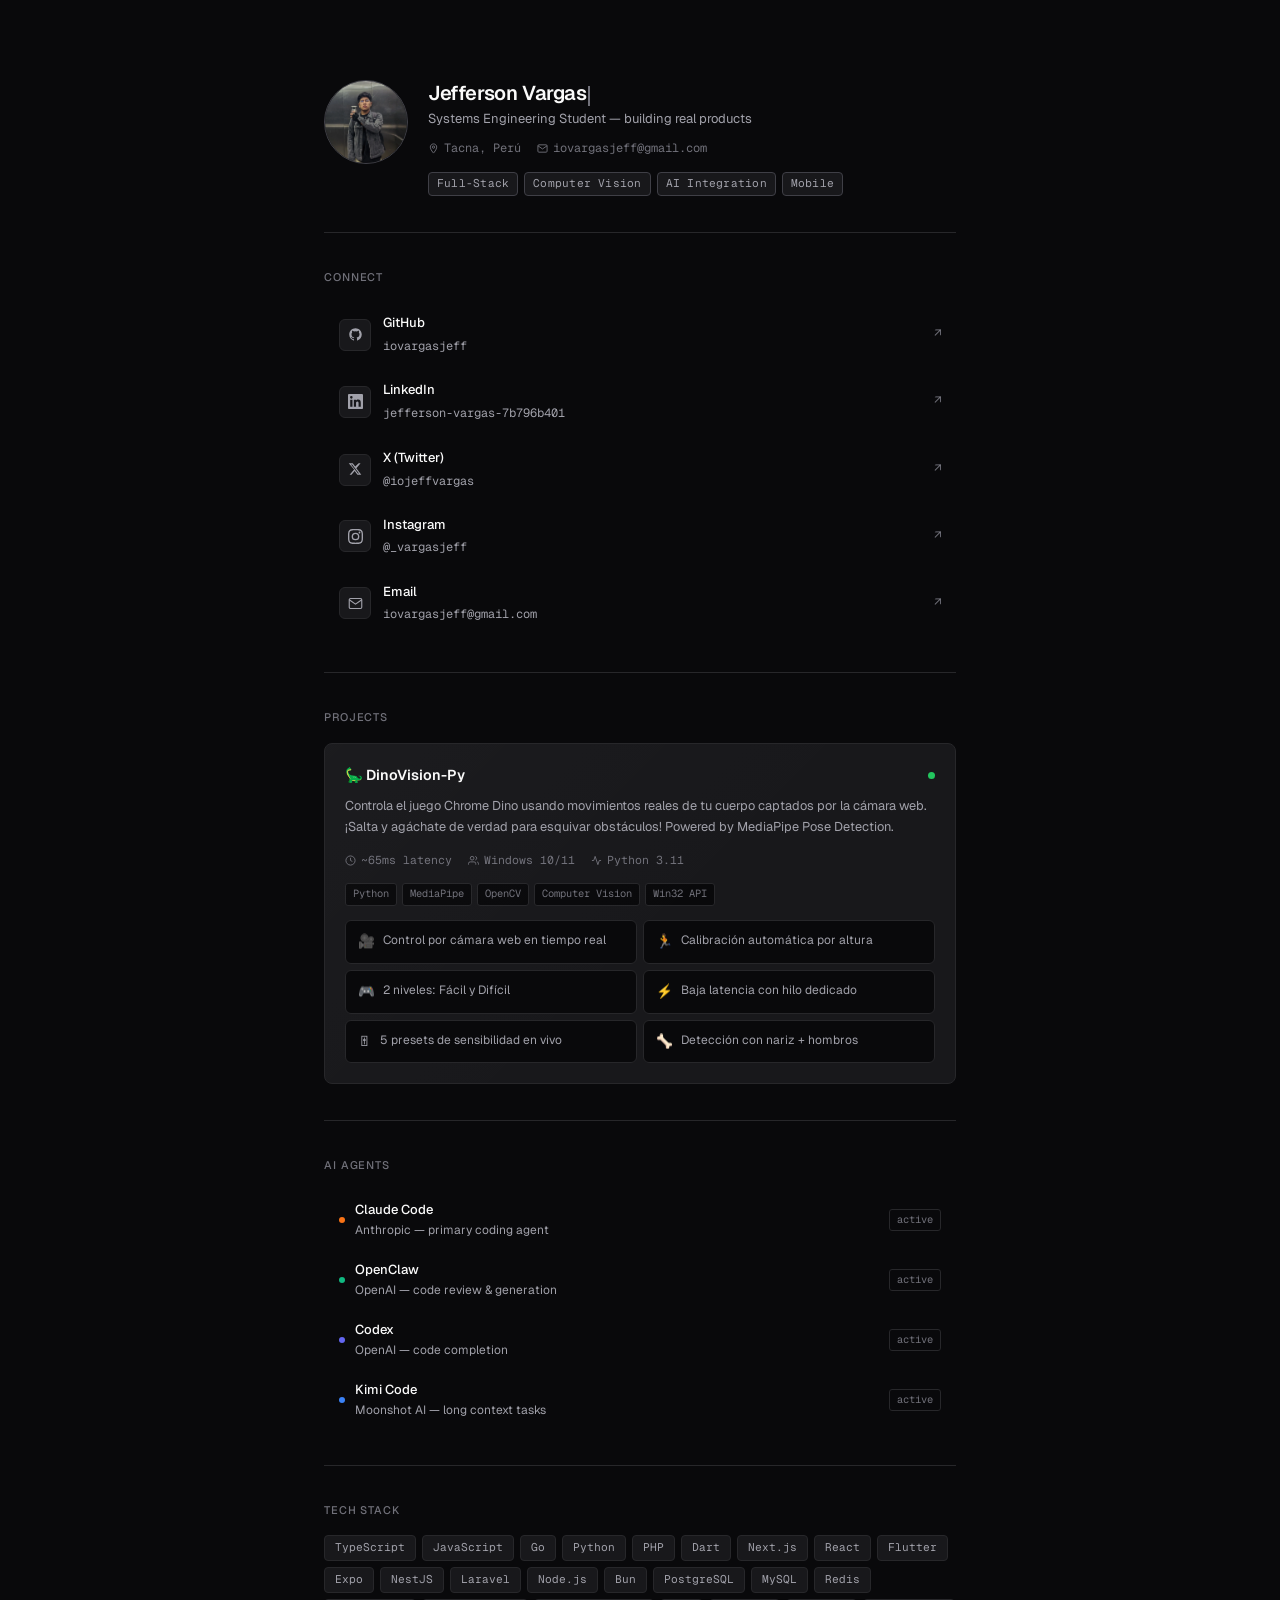
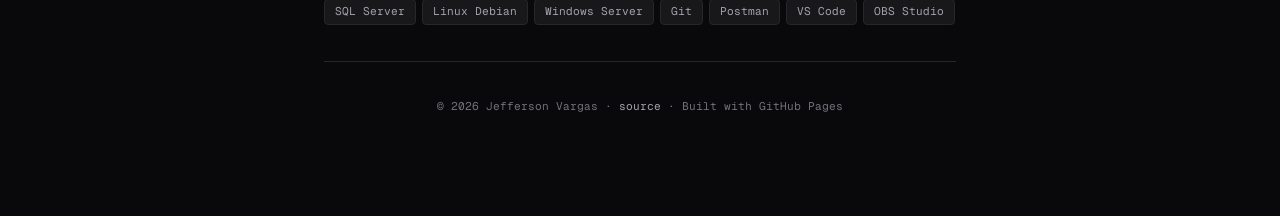
==== index.html @ f6092daf "Presentacion" ====
<!DOCTYPE html>
<html lang="en">
<head>
  <meta charset="UTF-8" />
  <meta name="viewport" content="width=device-width, initial-scale=1.0"/>
  <title>Jefferson Vargas</title>
  <link rel="preconnect" href="https://fonts.googleapis.com">
  <link href="https://fonts.googleapis.com/css2?family=Geist:wght@300;400;500;600;700&family=Geist+Mono:wght@400;500;600&display=swap" rel="stylesheet">
  <style>
    *, *::before, *::after { box-sizing: border-box; margin: 0; padding: 0; }

    :root {
      --bg:        #09090b;
      --surface:   #18181b;
      --surface-2: #1c1c1f;
      --border:    #27272a;
      --border-2:  #3f3f46;
      --text:      #fafafa;
      --muted:     #a1a1aa;
      --muted-2:   #71717a;
      --radius:    8px;
    }

    html { scroll-behavior: smooth; }
    body {
      background: var(--bg);
      color: var(--text);
      font-family: 'Geist', 'Inter', sans-serif;
      font-size: 14px;
      line-height: 1.6;
      min-height: 100vh;
      -webkit-font-smoothing: antialiased;
      overflow-x: hidden;
    }

    /* ── Fade-in on load ── */
    @keyframes fadeUp {
      from { opacity: 0; transform: translateY(16px); }
      to   { opacity: 1; transform: translateY(0); }
    }
    @keyframes fadeIn {
      from { opacity: 0; }
      to   { opacity: 1; }
    }
    @keyframes blink {
      0%,100%{ opacity: 1; } 50%{ opacity: 0; }
    }
    @keyframes shimmer {
      0%   { background-position: -400px 0; }
      100% { background-position:  400px 0; }
    }
    @keyframes pulse-dot {
      0%,100%{ box-shadow: 0 0 0 0 rgba(34,197,94,0.4); }
      50%    { box-shadow: 0 0 0 5px rgba(34,197,94,0); }
    }
    @keyframes spin-slow {
      from { transform: rotate(0deg); }
      to   { transform: rotate(360deg); }
    }
    @keyframes slide-in-left {
      from { opacity: 0; transform: translateX(-12px); }
      to   { opacity: 1; transform: translateX(0); }
    }

    /* Staggered entrance */
    .fade-up { opacity: 0; animation: fadeUp 0.5s ease forwards; }
    .fade-up:nth-child(1)  { animation-delay: 0.05s; }
    .fade-up:nth-child(2)  { animation-delay: 0.10s; }
    .fade-up:nth-child(3)  { animation-delay: 0.15s; }
    .fade-up:nth-child(4)  { animation-delay: 0.20s; }
    .fade-up:nth-child(5)  { animation-delay: 0.25s; }
    .fade-up:nth-child(6)  { animation-delay: 0.30s; }

    .section-block { opacity: 0; }
    .section-block.visible { animation: fadeUp 0.5s ease forwards; }

    /* Cursor blink */
    .cursor {
      display: inline-block; width: 2px; height: 1em;
      background: var(--muted-2); margin-left: 1px;
      animation: blink 1.1s step-end infinite;
      vertical-align: text-bottom;
    }

    /* ── Layout ── */
    .page {
      max-width: 680px;
      margin: 0 auto;
      padding: 80px 24px 100px;
    }

    hr {
      border: none;
      border-top: 1px solid var(--border);
      margin: 36px 0;
      animation: fadeIn 0.6s ease forwards;
    }

    /* ── Header ── */
    .header {
      display: flex; align-items: flex-start; gap: 20px;
      margin-bottom: 28px;
    }
    .avatar {
      width: 84px; height: 84px; border-radius: 50%;
      border: 1px solid var(--border-2);
      background: var(--surface);
      display: flex; align-items: center; justify-content: center;
      flex-shrink: 0;
      position: relative;
      overflow: hidden;
      transition: border-color 0.3s, transform 0.3s, box-shadow 0.3s;
      animation: fadeIn 0.5s ease forwards;
    }
    .avatar:hover { 
      border-color: var(--text); 
      transform: translateY(-2px) scale(1.05); 
      box-shadow: 0 8px 20px rgba(0,0,0,0.4);
    }
    .avatar img {
      width: 100%; height: 100%;
      object-fit: cover;
      position: absolute;
      top: 0; left: 0;
      transition: opacity 0.4s ease, transform 0.4s ease;
      will-change: transform, opacity;
    }
    .avatar .img-hover {
      opacity: 0;
      transform: scale(1.1);
    }
    .avatar:hover .img-hover {
      opacity: 1;
      transform: scale(1);
    }
    .avatar:hover .img-normal {
      opacity: 0;
      transform: scale(0.9);
    }

    .header-text h1 {
      font-size: 1.25rem; font-weight: 600; letter-spacing: -0.02em;
      color: var(--text); line-height: 1.3; margin-bottom: 3px;
    }
    .header-text p { font-size: 0.8125rem; color: var(--muted); line-height: 1.5; }

    .header-meta {
      display: flex; gap: 16px; flex-wrap: wrap;
      margin-top: 10px;
    }
    .meta-item {
      display: flex; align-items: center; gap: 5px;
      font-size: 0.75rem; color: var(--muted-2);
      font-family: 'Geist Mono', monospace;
    }

    /* ── Badges ── */
    .badge-row { display: flex; gap: 6px; flex-wrap: wrap; margin-top: 14px; }
    .badge {
      display: inline-flex; align-items: center;
      font-size: 0.7rem; font-family: 'Geist Mono', monospace;
      padding: 2px 8px; border-radius: 4px;
      border: 1px solid var(--border-2);
      background: var(--surface); color: var(--muted);
      letter-spacing: 0.02em; user-select: none;
      transition: border-color 0.2s, color 0.2s;
    }
    .badge:hover { border-color: var(--muted); color: var(--text); }

    /* ── Section heading ── */
    .section-heading {
      font-size: 0.6875rem; font-weight: 500;
      text-transform: uppercase; letter-spacing: 0.08em;
      color: var(--muted-2); margin-bottom: 16px;
    }

    /* ── Link cards ── */
    .link-list { display: flex; flex-direction: column; gap: 2px; }
    .link-item {
      display: flex; align-items: center; justify-content: space-between;
      padding: 10px 14px; border-radius: var(--radius);
      text-decoration: none; color: var(--text);
      border: 1px solid transparent;
      transition: background 0.15s, border-color 0.15s, transform 0.15s;
      position: relative; overflow: hidden;
    }
    .link-item::after {
      content: '';
      position: absolute; inset: 0;
      background: linear-gradient(90deg, transparent 0%, rgba(255,255,255,0.02) 50%, transparent 100%);
      background-size: 400px 100%;
      opacity: 0;
      transition: opacity 0.2s;
    }
    .link-item:hover { background: var(--surface-2); border-color: var(--border); transform: translateX(3px); }
    .link-item:hover::after { opacity: 1; animation: shimmer 1.2s ease infinite; }

    .link-left { display: flex; align-items: center; gap: 12px; }
    .link-icon {
      width: 32px; height: 32px; border-radius: 6px;
      background: var(--surface); border: 1px solid var(--border);
      display: flex; align-items: center; justify-content: center;
      flex-shrink: 0;
      transition: border-color 0.2s;
    }
    .link-item:hover .link-icon { border-color: var(--border-2); }

    .link-info strong { display: block; font-size: 0.8125rem; font-weight: 500; }
    .link-info span { font-size: 0.75rem; color: var(--muted); font-family: 'Geist Mono', monospace; }
    .link-arrow {
      color: var(--muted-2); font-size: 0.75rem;
      transition: transform 0.15s, color 0.15s;
    }
    .link-item:hover .link-arrow { transform: translate(2px, -2px); color: var(--muted); }

    /* ── Project card (single featured) ── */
    .project-featured {
      display: block; text-decoration: none; color: var(--text);
      padding: 20px; border-radius: var(--radius);
      border: 1px solid var(--border);
      background: var(--surface);
      transition: border-color 0.2s, background 0.2s, transform 0.2s, box-shadow 0.2s;
      position: relative; overflow: hidden;
    }
    .project-featured::before {
      content: '';
      position: absolute; inset: 0;
      background: linear-gradient(135deg, rgba(255,255,255,0.015) 0%, transparent 60%);
      pointer-events: none;
    }
    .project-featured:hover {
      border-color: var(--border-2);
      background: var(--surface-2);
      transform: translateY(-2px);
      box-shadow: 0 8px 30px rgba(0,0,0,0.3);
    }

    .project-top {
      display: flex; align-items: center; justify-content: space-between;
      margin-bottom: 8px;
    }
    .project-name { font-size: 0.9rem; font-weight: 600; }
    .project-dot {
      width: 7px; height: 7px; border-radius: 50%; flex-shrink: 0;
      animation: pulse-dot 2s ease infinite;
    }

    .project-desc {
      font-size: 0.8rem; color: var(--muted); line-height: 1.65;
      margin-bottom: 14px;
    }

    .project-stats {
      display: flex; gap: 16px; margin-bottom: 14px;
    }
    .stat {
      display: flex; align-items: center; gap: 5px;
      font-size: 0.72rem; color: var(--muted-2);
      font-family: 'Geist Mono', monospace;
    }

    .project-tags { display: flex; gap: 5px; flex-wrap: wrap; }
    .tag {
      font-size: 0.65rem; padding: 2px 7px; border-radius: 3px;
      font-family: 'Geist Mono', monospace;
      background: var(--bg); border: 1px solid var(--border);
      color: var(--muted-2);
      transition: border-color 0.15s, color 0.15s;
    }
    .project-featured:hover .tag { border-color: var(--border-2); }

    /* ── Highlights grid (features) ── */
    .highlights {
      display: grid; grid-template-columns: 1fr 1fr; gap: 6px;
      margin-top: 14px;
    }
    @media(max-width:480px){ .highlights { grid-template-columns: 1fr; } }
    .highlight-item {
      display: flex; align-items: flex-start; gap: 8px;
      padding: 10px 12px; border-radius: 6px;
      background: var(--bg); border: 1px solid var(--border);
      font-size: 0.75rem; color: var(--muted);
      transition: border-color 0.15s;
      animation: slide-in-left 0.4s ease forwards;
      opacity: 0;
    }
    .highlight-item:nth-child(1){ animation-delay:0.1s; }
    .highlight-item:nth-child(2){ animation-delay:0.15s; }
    .highlight-item:nth-child(3){ animation-delay:0.2s; }
    .highlight-item:nth-child(4){ animation-delay:0.25s; }
    .highlight-item:nth-child(5){ animation-delay:0.3s; }
    .highlight-item:nth-child(6){ animation-delay:0.35s; }
    .highlight-item:hover { border-color: var(--border-2); color: var(--text); }
    .highlight-emoji { flex-shrink: 0; font-size: 0.85rem; }

    /* ── AI agents ── */
    .agent-list { display: flex; flex-direction: column; gap: 2px; }
    .agent-item {
      display: flex; align-items: center; justify-content: space-between;
      padding: 8px 14px; border-radius: var(--radius);
      border: 1px solid transparent;
      transition: background 0.15s, border-color 0.15s;
    }
    .agent-item:hover { background: var(--surface-2); border-color: var(--border); }
    .agent-left { display: flex; align-items: center; gap: 10px; }
    .agent-dot { width: 6px; height: 6px; border-radius: 50%; flex-shrink: 0; }
    .agent-name { font-size: 0.8125rem; font-weight: 500; }
    .agent-desc { font-size: 0.75rem; color: var(--muted); }
    .agent-status {
      font-size: 0.65rem; font-family: 'Geist Mono', monospace;
      padding: 2px 7px; border-radius: 3px;
      border: 1px solid var(--border); color: var(--muted-2);
    }

    /* ── Tech pills ── */
    .tech-grid { display: flex; flex-wrap: wrap; gap: 6px; }
    .tech-pill {
      font-size: 0.7rem; font-family: 'Geist Mono', monospace;
      padding: 3px 10px; border-radius: 4px;
      background: var(--surface); border: 1px solid var(--border);
      color: var(--muted);
      transition: border-color 0.15s, color 0.15s, transform 0.15s;
      user-select: none; cursor: default;
    }
    .tech-pill:hover { border-color: var(--border-2); color: var(--text); transform: translateY(-1px); }

    /* ── Footer ── */
    .footer {
      text-align: center; font-size: 0.7rem;
      color: var(--muted-2); font-family: 'Geist Mono', monospace;
    }
    .footer a { color: var(--muted); text-decoration: none; transition: color 0.15s; }
    .footer a:hover { color: var(--text); }
  </style>
</head>
<body>
<main class="page">

  <!-- ── HEADER ── -->
  <div class="header">
    <div class="avatar">
      <img src="Perfil.webp" alt="Jefferson Vargas" class="img-normal">
      <img src="Perfil2.webp" alt="Jefferson Vargas Alternate" class="img-hover">
    </div>
    <div class="header-text">
      <div class="fade-up"><h1>Jefferson Vargas<span class="cursor"></span></h1></div>
      <div class="fade-up"><p>Systems Engineering Student — building real products</p></div>
      <div class="header-meta fade-up">
        <span class="meta-item">
          <svg width="11" height="11" viewBox="0 0 24 24" fill="none" stroke="currentColor" stroke-width="2"><path d="M12 2C8.13 2 5 5.13 5 9c0 5.25 7 13 7 13s7-7.75 7-13c0-3.87-3.13-7-7-7z"/><circle cx="12" cy="9" r="2.5"/></svg>
          Tacna, Perú
        </span>
        <span class="meta-item">
          <svg width="11" height="11" viewBox="0 0 24 24" fill="none" stroke="currentColor" stroke-width="2"><path d="M4 4h16c1.1 0 2 .9 2 2v12c0 1.1-.9 2-2 2H4c-1.1 0-2-.9-2-2V6c0-1.1.9-2 2-2z"/><polyline points="22,6 12,13 2,6"/></svg>
          iovargasjeff@gmail.com
        </span>
      </div>
      <div class="badge-row fade-up">
        <span class="badge">Full-Stack</span>
        <span class="badge">Computer Vision</span>
        <span class="badge">AI Integration</span>
        <span class="badge">Mobile</span>
      </div>
    </div>
  </div>

  <hr>

  <!-- ── CONNECT ── -->
  <div class="section-block">
    <p class="section-heading">Connect</p>
    <div class="link-list">

      <a class="link-item fade-up" href="https://github.com/iovargasjeff" target="_blank">
        <div class="link-left">
          <div class="link-icon">
            <svg width="15" height="15" viewBox="0 0 24 24" fill="#a1a1aa"><path d="M12 2C6.477 2 2 6.477 2 12c0 4.418 2.865 8.166 6.839 9.489.5.092.682-.217.682-.483 0-.237-.009-.868-.013-1.703-2.782.604-3.369-1.342-3.369-1.342-.454-1.155-1.11-1.463-1.11-1.463-.908-.62.069-.608.069-.608 1.003.07 1.532 1.031 1.532 1.031.892 1.53 2.341 1.088 2.91.832.092-.647.35-1.088.636-1.338-2.22-.253-4.555-1.11-4.555-4.943 0-1.091.39-1.984 1.029-2.683-.103-.253-.446-1.27.098-2.647 0 0 .84-.269 2.75 1.025A9.578 9.578 0 0 1 12 6.836a9.59 9.59 0 0 1 2.504.337c1.909-1.294 2.748-1.025 2.748-1.025.546 1.377.202 2.394.1 2.647.64.699 1.028 1.592 1.028 2.683 0 3.842-2.339 4.687-4.566 4.935.359.309.678.919.678 1.852 0 1.336-.012 2.415-.012 2.743 0 .268.18.579.688.481C19.138 20.163 22 16.418 22 12c0-5.523-4.477-10-10-10z"/></svg>
          </div>
          <div class="link-info">
            <strong>GitHub</strong>
            <span>iovargasjeff</span>
          </div>
        </div>
        <span class="link-arrow">↗</span>
      </a>

      <a class="link-item fade-up" href="https://www.linkedin.com/in/jefferson-vargas-7b796b401/" target="_blank">
        <div class="link-left">
          <div class="link-icon">
            <svg width="15" height="15" viewBox="0 0 24 24" fill="#a1a1aa"><path d="M20.447 20.452h-3.554v-5.569c0-1.328-.027-3.037-1.852-3.037-1.853 0-2.136 1.445-2.136 2.939v5.667H9.351V9h3.414v1.561h.046c.477-.9 1.637-1.85 3.37-1.85 3.601 0 4.267 2.37 4.267 5.455v6.286zM5.337 7.433a2.062 2.062 0 0 1-2.063-2.065 2.064 2.064 0 1 1 2.063 2.065zm1.782 13.019H3.555V9h3.564v11.452zM22.225 0H1.771C.792 0 0 .774 0 1.729v20.542C0 23.227.792 24 1.771 24h20.451C23.2 24 24 23.227 24 22.271V1.729C24 .774 23.2 0 22.222 0h.003z"/></svg>
          </div>
          <div class="link-info">
            <strong>LinkedIn</strong>
            <span>jefferson-vargas-7b796b401</span>
          </div>
        </div>
        <span class="link-arrow">↗</span>
      </a>

      <a class="link-item fade-up" href="https://x.com/iojeffvargas" target="_blank">
        <div class="link-left">
          <div class="link-icon">
            <svg width="14" height="14" viewBox="0 0 24 24" fill="#a1a1aa"><path d="M18.244 2.25h3.308l-7.227 8.26 8.502 11.24H16.17l-4.714-6.231-5.401 6.231H2.736l7.73-8.835L1.254 2.25H8.08l4.253 5.622zm-1.161 17.52h1.833L7.084 4.126H5.117z"/></svg>
          </div>
          <div class="link-info">
            <strong>X (Twitter)</strong>
            <span>@iojeffvargas</span>
          </div>
        </div>
        <span class="link-arrow">↗</span>
      </a>

      <a class="link-item fade-up" href="https://www.instagram.com/_vargasjeff/" target="_blank">
        <div class="link-left">
          <div class="link-icon">
            <svg width="15" height="15" viewBox="0 0 24 24" fill="#a1a1aa"><path d="M12 2.163c3.204 0 3.584.012 4.85.07 3.252.148 4.771 1.691 4.919 4.919.058 1.265.069 1.645.069 4.849 0 3.205-.012 3.584-.069 4.849-.149 3.225-1.664 4.771-4.919 4.919-1.266.058-1.644.07-4.85.07-3.204 0-3.584-.012-4.849-.07-3.26-.149-4.771-1.699-4.919-4.92-.058-1.265-.07-1.644-.07-4.849 0-3.204.013-3.583.07-4.849.149-3.227 1.664-4.771 4.919-4.919 1.266-.057 1.645-.069 4.849-.069zm0-2.163c-3.259 0-3.667.014-4.947.072-4.358.2-6.78 2.618-6.98 6.98-.059 1.281-.073 1.689-.073 4.948 0 3.259.014 3.668.072 4.948.2 4.358 2.618 6.78 6.98 6.98 1.281.058 1.689.072 4.948.072 3.259 0 3.668-.014 4.948-.072 4.354-.2 6.782-2.618 6.979-6.98.059-1.28.073-1.689.073-4.948 0-3.259-.014-3.667-.072-4.947-.196-4.354-2.617-6.78-6.979-6.98-1.281-.059-1.69-.073-4.949-.073zm0 5.838a6.162 6.162 0 1 0 0 12.324 6.162 6.162 0 0 0 0-12.324zM12 16a4 4 0 1 1 0-8 4 4 0 0 1 0 8zm6.406-11.845a1.44 1.44 0 1 0 0 2.881 1.44 1.44 0 0 0 0-2.881z"/></svg>
          </div>
          <div class="link-info">
            <strong>Instagram</strong>
            <span>@_vargasjeff</span>
          </div>
        </div>
        <span class="link-arrow">↗</span>
      </a>

      <a class="link-item fade-up" href="mailto:iovargasjeff@gmail.com">
        <div class="link-left">
          <div class="link-icon">
            <svg width="15" height="15" viewBox="0 0 24 24" fill="none" stroke="#a1a1aa" stroke-width="1.8"><path d="M4 4h16c1.1 0 2 .9 2 2v12c0 1.1-.9 2-2 2H4c-1.1 0-2-.9-2-2V6c0-1.1.9-2 2-2z"/><polyline points="22,6 12,13 2,6"/></svg>
          </div>
          <div class="link-info">
            <strong>Email</strong>
            <span>iovargasjeff@gmail.com</span>
          </div>
        </div>
        <span class="link-arrow">↗</span>
      </a>

    </div>
  </div>

  <hr>

  <!-- ── PROJECT ── -->
  <div class="section-block">
    <p class="section-heading">Projects</p>
    <a class="project-featured" href="https://github.com/iovargasjeff/DinoVision-Py" target="_blank">
      <div class="project-top">
        <span class="project-name">🦕 DinoVision-Py</span>
        <span class="project-dot" style="background:#22c55e;"></span>
      </div>
      <p class="project-desc">
        Controla el juego Chrome Dino usando movimientos reales de tu cuerpo captados por la cámara web.
        ¡Salta y agáchate de verdad para esquivar obstáculos! Powered by MediaPipe Pose Detection.
      </p>
      <div class="project-stats">
        <span class="stat">
          <svg width="11" height="11" viewBox="0 0 24 24" fill="none" stroke="currentColor" stroke-width="2"><circle cx="12" cy="12" r="10"/><polyline points="12 6 12 12 16 14"/></svg>
          ~65ms latency
        </span>
        <span class="stat">
          <svg width="11" height="11" viewBox="0 0 24 24" fill="none" stroke="currentColor" stroke-width="2"><path d="M17 21v-2a4 4 0 0 0-4-4H5a4 4 0 0 0-4 4v2"/><circle cx="9" cy="7" r="4"/><path d="M23 21v-2a4 4 0 0 0-3-3.87"/><path d="M16 3.13a4 4 0 0 1 0 7.75"/></svg>
          Windows 10/11
        </span>
        <span class="stat">
          <svg width="11" height="11" viewBox="0 0 24 24" fill="none" stroke="currentColor" stroke-width="2"><polyline points="22 12 18 12 15 21 9 3 6 12 2 12"/></svg>
          Python 3.11
        </span>
      </div>
      <div class="project-tags" style="margin-bottom: 14px;">
        <span class="tag">Python</span>
        <span class="tag">MediaPipe</span>
        <span class="tag">OpenCV</span>
        <span class="tag">Computer Vision</span>
        <span class="tag">Win32 API</span>
      </div>
      <div class="highlights">
        <div class="highlight-item">
          <span class="highlight-emoji">🎥</span>
          <span>Control por cámara web en tiempo real</span>
        </div>
        <div class="highlight-item">
          <span class="highlight-emoji">🏃</span>
          <span>Calibración automática por altura</span>
        </div>
        <div class="highlight-item">
          <span class="highlight-emoji">🎮</span>
          <span>2 niveles: Fácil y Difícil</span>
        </div>
        <div class="highlight-item">
          <span class="highlight-emoji">⚡</span>
          <span>Baja latencia con hilo dedicado</span>
        </div>
        <div class="highlight-item">
          <span class="highlight-emoji">🎚</span>
          <span>5 presets de sensibilidad en vivo</span>
        </div>
        <div class="highlight-item">
          <span class="highlight-emoji">🦴</span>
          <span>Detección con nariz + hombros</span>
        </div>
      </div>
    </a>
  </div>

  <hr>

  <!-- ── AI AGENTS ── -->
  <div class="section-block">
    <p class="section-heading">AI Agents</p>
    <div class="agent-list">
      <div class="agent-item fade-up">
        <div class="agent-left">
          <span class="agent-dot" style="background:#f97316;"></span>
          <div><div class="agent-name">Claude Code</div><div class="agent-desc">Anthropic — primary coding agent</div></div>
        </div>
        <span class="agent-status">active</span>
      </div>
      <div class="agent-item fade-up">
        <div class="agent-left">
          <span class="agent-dot" style="background:#10b981;"></span>
          <div><div class="agent-name">OpenClaw</div><div class="agent-desc">OpenAI — code review & generation</div></div>
        </div>
        <span class="agent-status">active</span>
      </div>
      <div class="agent-item fade-up">
        <div class="agent-left">
          <span class="agent-dot" style="background:#6366f1;"></span>
          <div><div class="agent-name">Codex</div><div class="agent-desc">OpenAI — code completion</div></div>
        </div>
        <span class="agent-status">active</span>
      </div>
      <div class="agent-item fade-up">
        <div class="agent-left">
          <span class="agent-dot" style="background:#3b82f6;"></span>
          <div><div class="agent-name">Kimi Code</div><div class="agent-desc">Moonshot AI — long context tasks</div></div>
        </div>
        <span class="agent-status">active</span>
      </div>
    </div>
  </div>

  <hr>

  <!-- ── TECH STACK ── -->
  <div class="section-block">
    <p class="section-heading">Tech Stack</p>
    <div class="tech-grid">
      <span class="tech-pill">TypeScript</span>
      <span class="tech-pill">JavaScript</span>
      <span class="tech-pill">Go</span>
      <span class="tech-pill">Python</span>
      <span class="tech-pill">PHP</span>
      <span class="tech-pill">Dart</span>
      <span class="tech-pill">Next.js</span>
      <span class="tech-pill">React</span>
      <span class="tech-pill">Flutter</span>
      <span class="tech-pill">Expo</span>
      <span class="tech-pill">NestJS</span>
      <span class="tech-pill">Laravel</span>
      <span class="tech-pill">Node.js</span>
      <span class="tech-pill">Bun</span>
      <span class="tech-pill">PostgreSQL</span>
      <span class="tech-pill">MySQL</span>
      <span class="tech-pill">Redis</span>
      <span class="tech-pill">SQL Server</span>
      <span class="tech-pill">Linux Debian</span>
      <span class="tech-pill">Windows Server</span>
      <span class="tech-pill">Git</span>
      <span class="tech-pill">Postman</span>
      <span class="tech-pill">VS Code</span>
      <span class="tech-pill">OBS Studio</span>
    </div>
  </div>

  <hr>

  <footer class="footer">
    <p>© 2026 Jefferson Vargas ·
      <a href="https://github.com/iovargasjeff/iovargasjeff.github.io" target="_blank">source</a>
      · Built with GitHub Pages
    </p>
  </footer>

</main>

<script>
  // Intersection Observer for scroll-triggered sections
  const observer = new IntersectionObserver((entries) => {
    entries.forEach(entry => {
      if (entry.isIntersecting) {
        entry.target.classList.add('visible');
        observer.unobserve(entry.target);
      }
    });
  }, { threshold: 0.1 });

  document.querySelectorAll('.section-block').forEach(el => observer.observe(el));
</script>
</body>
</html>
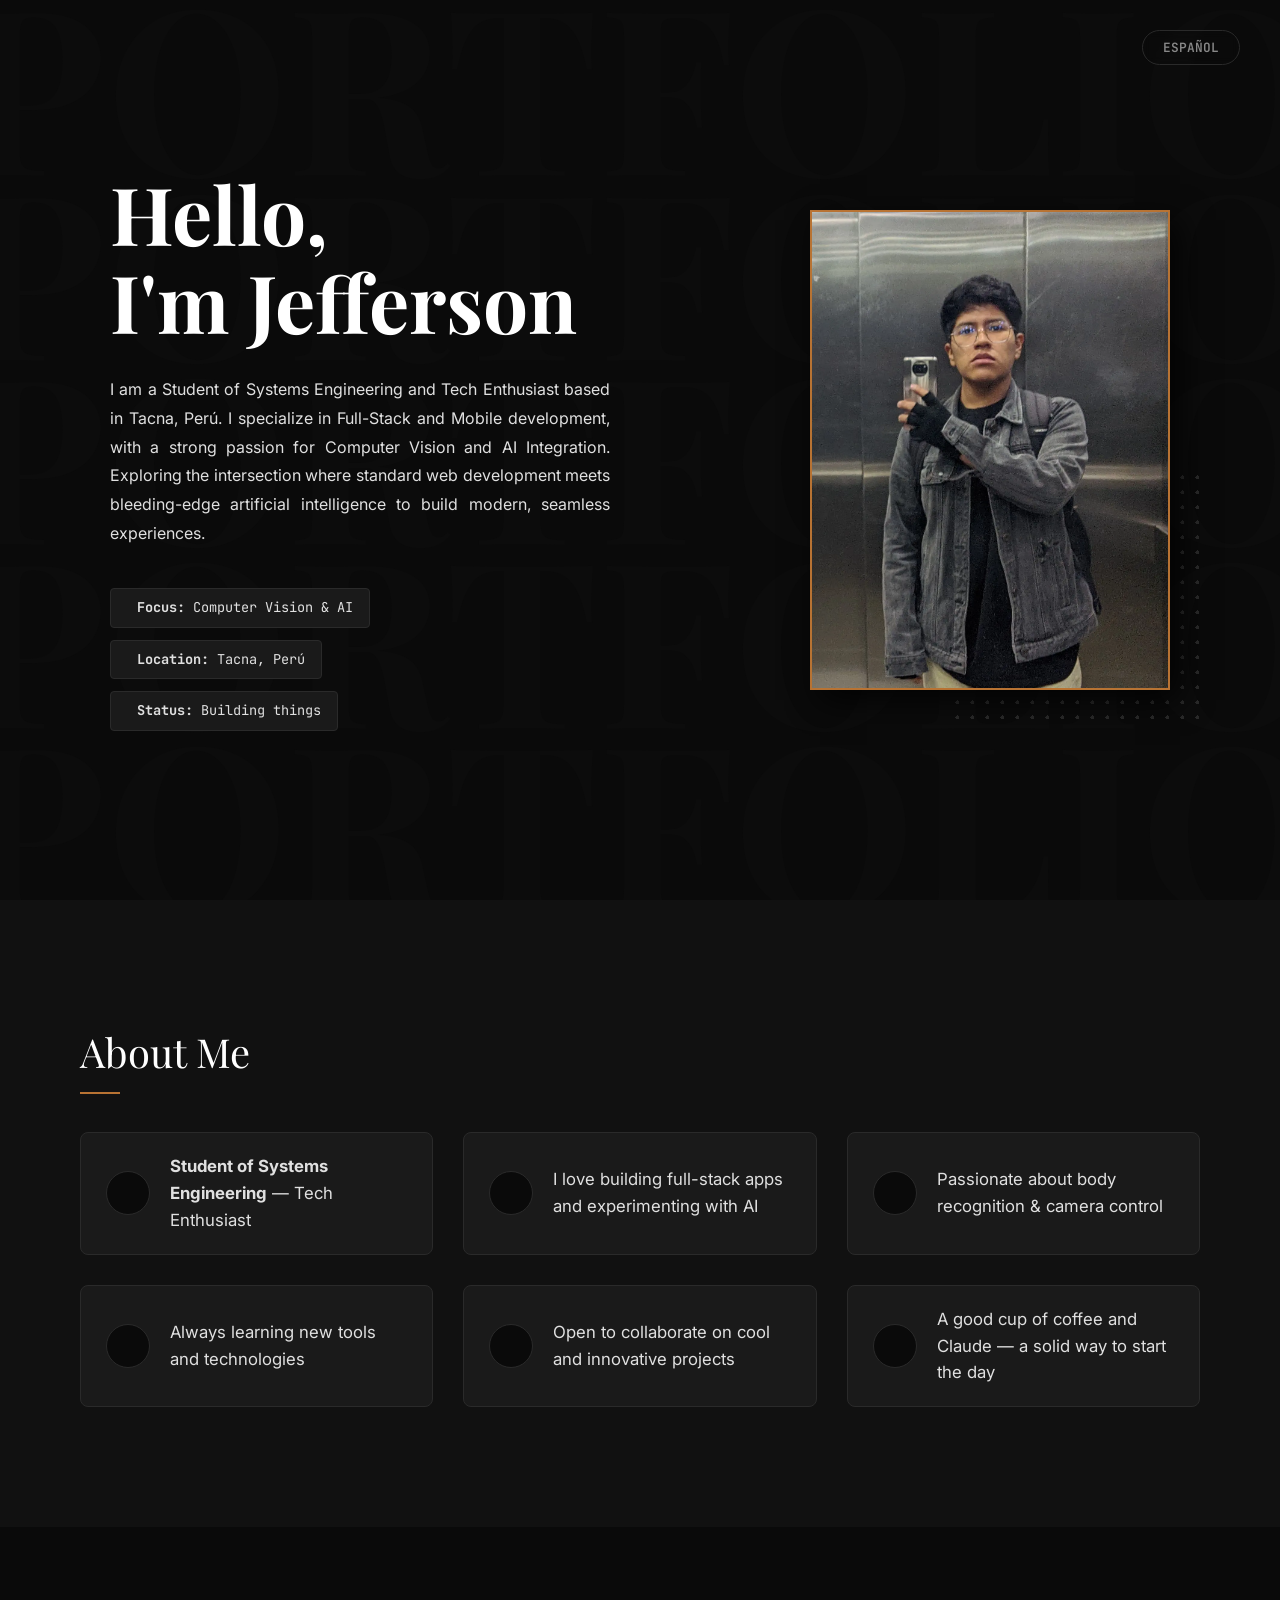
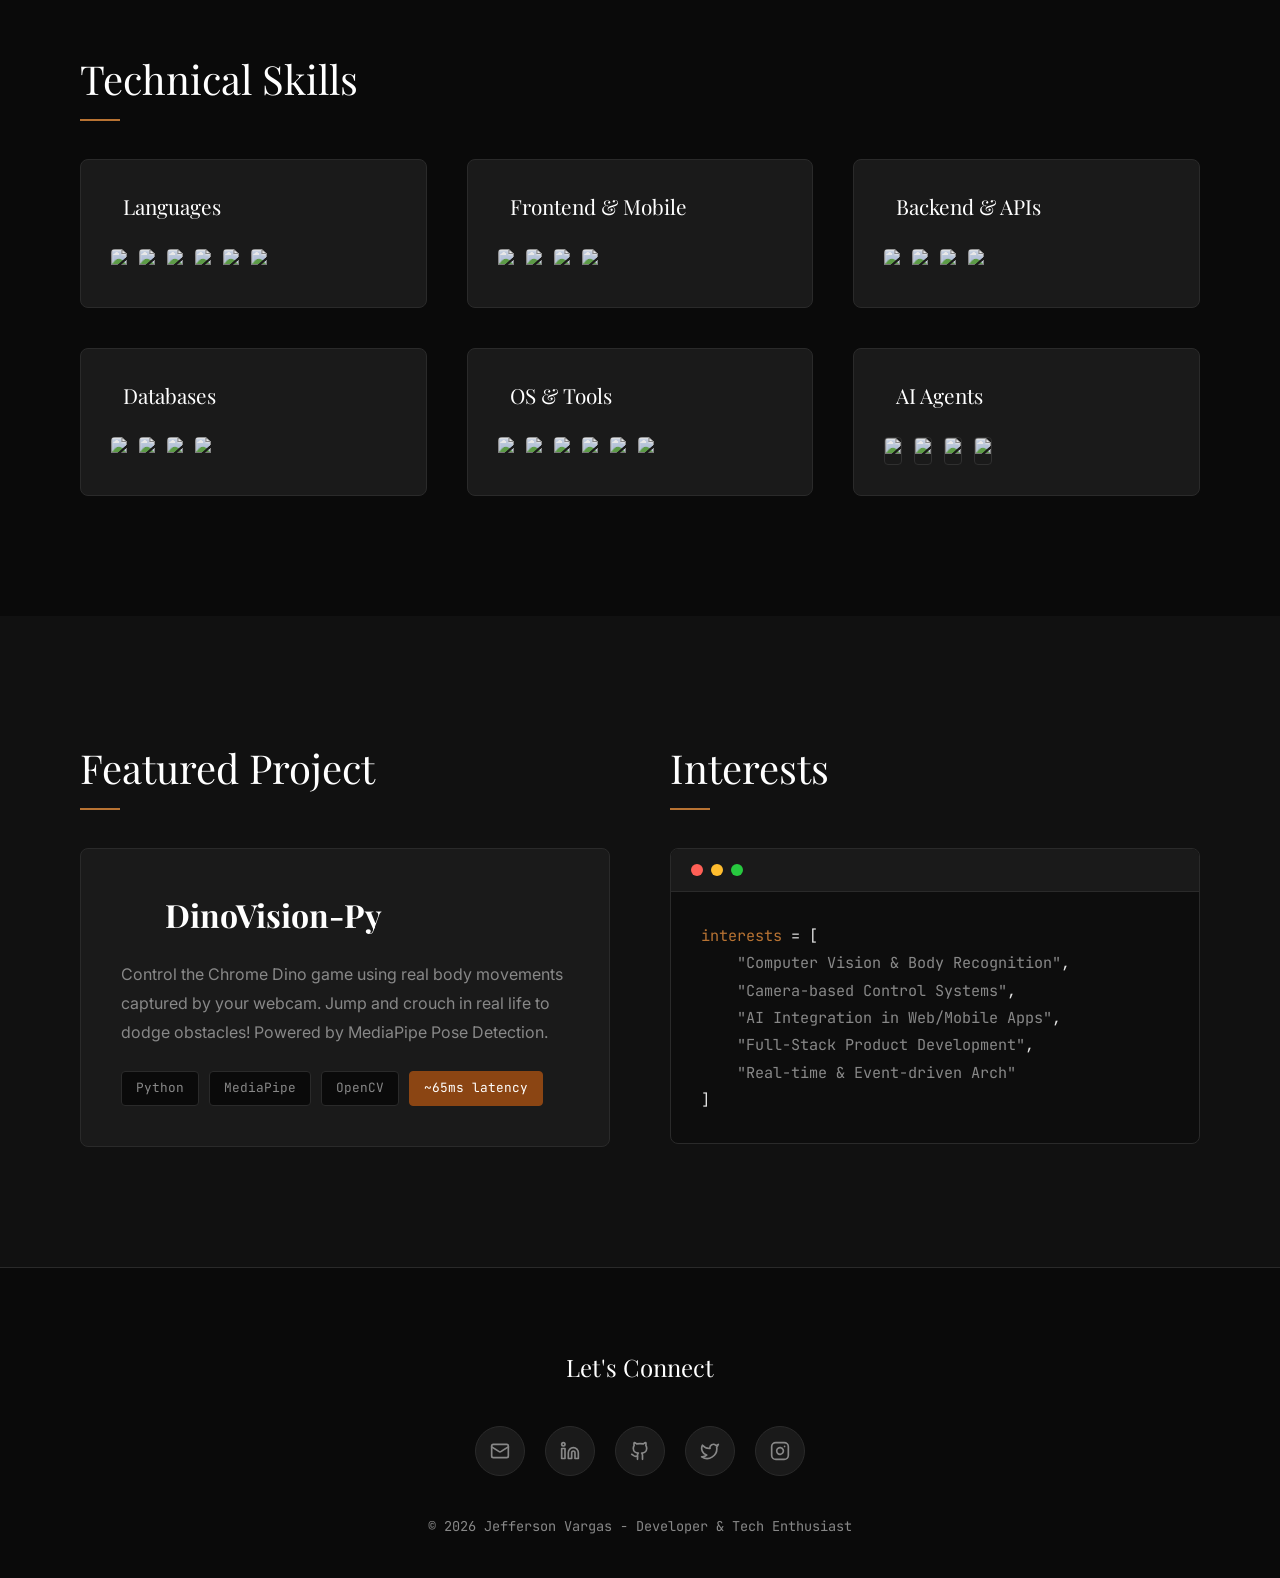
==== commit ac5cadad: "Presentacion Mejorada" ====
--- a/index.html
+++ b/index.html
@@ -3,599 +3,294 @@
 <head>
   <meta charset="UTF-8" />
   <meta name="viewport" content="width=device-width, initial-scale=1.0"/>
-  <title>Jefferson Vargas</title>
-  <link rel="preconnect" href="https://fonts.googleapis.com">
-  <link href="https://fonts.googleapis.com/css2?family=Geist:wght@300;400;500;600;700&family=Geist+Mono:wght@400;500;600&display=swap" rel="stylesheet">
-  <style>
-    *, *::before, *::after { box-sizing: border-box; margin: 0; padding: 0; }
-
-    :root {
-      --bg:        #09090b;
-      --surface:   #18181b;
-      --surface-2: #1c1c1f;
-      --border:    #27272a;
-      --border-2:  #3f3f46;
-      --text:      #fafafa;
-      --muted:     #a1a1aa;
-      --muted-2:   #71717a;
-      --radius:    8px;
+  <title>Jefferson Vargas - Portfolio</title>
+  <link rel="stylesheet" href="style.css" />
+  <!-- Lucide Icons -->
+  <script src="https://unpkg.com/lucide@latest"></script>
+</head>
+<body class="animate-entry">
+
+  <!-- Language Toggle -->
+  <button class="lang-toggle" id="langBtn" onclick="toggleLanguage()">ESPAÑOL</button>
+
+  <!-- HERO SECTION -->
+  <section class="hero">
+    <div class="hero-bg-text">
+      <p>PORTFOLIO PORTFOLIO PORTFOLIO</p>
+      <p>PORTFOLIO PORTFOLIO PORTFOLIO</p>
+      <p>PORTFOLIO PORTFOLIO PORTFOLIO</p>
+      <p>PORTFOLIO PORTFOLIO PORTFOLIO</p>
+      <p>PORTFOLIO PORTFOLIO PORTFOLIO</p>
+    </div>
+    
+    <div class="container hero-main">
+      <div class="hero-text-col">
+        <h1 class="title-display">
+          <span class="en">Hello, <br>I'm Jefferson</span>
+          <span class="es">Hola, <br>soy Jefferson</span>
+        </h1>
+        <div class="hero-info-text">
+          <span class="en">I am a Student of Systems Engineering and Tech Enthusiast based in Tacna, Perú. I specialize in Full-Stack and Mobile development, with a strong passion for Computer Vision and AI Integration. Exploring the intersection where standard web development meets bleeding-edge artificial intelligence to build modern, seamless experiences.</span>
+          <span class="es">Soy estudiante de Ingeniería de Sistemas y entusiasta de la tecnología en Tacna, Perú. Me especializo en Desarrollo Full-Stack y Móvil, con gran pasión por la Visión Computacional y la Integración de IA. Explorando la intersección donde el desarrollo web estándar se une a la inteligencia artificial de vanguardia para crear experiencias modernas.</span>
+        </div>
+        <div class="hero-badges">
+          <div class="status-badge">
+            <i data-lucide="eye"></i>
+            <span><strong>Focus:</strong> Computer Vision & AI</span>
+          </div>
+          <div class="status-badge">
+            <i data-lucide="map-pin"></i>
+            <span><strong>Location:</strong> Tacna, Perú</span>
+          </div>
+          <div class="status-badge">
+            <i data-lucide="wrench"></i>
+            <span><strong>Status:</strong> Building things</span>
+          </div>
+        </div>
+      </div>
+
+      <div class="hero-image-col">
+        <div class="hero-photo-wrapper">
+          <div class="hero-photo-box">
+            <img src="assets/img/Perfil.webp" alt="Jefferson Vargas" class="img-normal" />
+            <img src="assets/img/Perfil2.webp" alt="Jefferson" class="img-hover" />
+          </div>
+        </div>
+        <div class="tech-grid-pattern"></div>
+      </div>
+    </div>
+  </section>
+
+  <!-- ABOUT SECTION -->
+  <section class="about-section">
+    <div class="container">
+      <h2 class="section-heading">
+        <span class="en">About Me</span><span class="es">Sobre Mí</span>
+      </h2>
+      
+      <div class="about-features">
+        <div class="feature-item">
+          <div class="feature-icon"><i data-lucide="graduation-cap"></i></div>
+          <div>
+            <span class="en"><strong>Student of Systems Engineering</strong> — Tech Enthusiast</span>
+            <span class="es"><strong>Estudiante de Ing. de Sistemas</strong> — Entusiasta Tech</span>
+          </div>
+        </div>
+        <div class="feature-item">
+          <div class="feature-icon"><i data-lucide="lightbulb"></i></div>
+          <div>
+            <span class="en">I love building full-stack apps and experimenting with AI</span>
+            <span class="es">Me encanta construir apps full-stack y experimentar con IA</span>
+          </div>
+        </div>
+        <div class="feature-item">
+          <div class="feature-icon"><i data-lucide="camera"></i></div>
+          <div>
+            <span class="en">Passionate about body recognition & camera control</span>
+            <span class="es">Apasionado por el reconocimiento corporal & control por cámara</span>
+          </div>
+        </div>
+        <div class="feature-item">
+          <div class="feature-icon"><i data-lucide="leaf"></i></div>
+          <div>
+            <span class="en">Always learning new tools and technologies</span>
+            <span class="es">Siempre aprendiendo nuevas herramientas y tecnologías</span>
+          </div>
+        </div>
+        <div class="feature-item">
+          <div class="feature-icon"><i data-lucide="users"></i></div>
+          <div>
+            <span class="en">Open to collaborate on cool and innovative projects</span>
+            <span class="es">Abierto a colaborar en proyectos geniales e innovadores</span>
+          </div>
+        </div>
+        <div class="feature-item">
+          <div class="feature-icon"><i data-lucide="coffee"></i></div>
+          <div>
+            <span class="en">A good cup of coffee and Claude — a solid way to start the day</span>
+            <span class="es">Un buen café y Claude — una excelente manera de empezar el día</span>
+          </div>
+        </div>
+      </div>
+    </div>
+  </section>
+
+  <!-- TECH STACK -->
+  <section class="tech-section">
+    <div class="container">
+      <h2 class="section-heading">
+        <span class="en">Technical Skills</span><span class="es">Habilidades Técnicas</span>
+      </h2>
+      
+      <div class="tech-grid">
+        <div class="tech-col">
+          <h4><i data-lucide="code-xml"></i> <span class="en">Languages</span><span class="es">Lenguajes</span></h4>
+          <div class="tech-shields">
+            <img src="https://img.shields.io/badge/TypeScript-3178C6?style=for-the-badge&logo=typescript&logoColor=white" />
+            <img src="https://img.shields.io/badge/JavaScript-F7DF1E?style=for-the-badge&logo=javascript&logoColor=black" />
+            <img src="https://img.shields.io/badge/Go-00ADD8?style=for-the-badge&logo=go&logoColor=white" />
+            <img src="https://img.shields.io/badge/Python-3776AB?style=for-the-badge&logo=python&logoColor=white" />
+            <img src="https://img.shields.io/badge/PHP-777BB4?style=for-the-badge&logo=php&logoColor=white" />
+            <img src="https://img.shields.io/badge/Dart-0175C2?style=for-the-badge&logo=dart&logoColor=white" />
+          </div>
+        </div>
+
+        <div class="tech-col">
+          <h4><i data-lucide="smartphone"></i> <span class="en">Frontend & Mobile</span><span class="es">Frontend & Móvil</span></h4>
+          <div class="tech-shields">
+            <img src="https://img.shields.io/badge/Next.js-000000?style=for-the-badge&logo=next.js&logoColor=white" />
+            <img src="https://img.shields.io/badge/React-61DAFB?style=for-the-badge&logo=react&logoColor=black" />
+            <img src="https://img.shields.io/badge/Flutter-02569B?style=for-the-badge&logo=flutter&logoColor=white" />
+            <img src="https://img.shields.io/badge/Expo-000020?style=for-the-badge&logo=expo&logoColor=white" />
+          </div>
+        </div>
+
+        <div class="tech-col">
+          <h4><i data-lucide="server"></i> <span class="en">Backend & APIs</span><span class="es">Backend & APIs</span></h4>
+          <div class="tech-shields">
+            <img src="https://img.shields.io/badge/Node.js-339933?style=for-the-badge&logo=node.js&logoColor=white" />
+            <img src="https://img.shields.io/badge/NestJS-E0234E?style=for-the-badge&logo=nestjs&logoColor=white" />
+            <img src="https://img.shields.io/badge/Laravel-FF2D20?style=for-the-badge&logo=laravel&logoColor=white" />
+            <img src="https://img.shields.io/badge/Bun-000000?style=for-the-badge&logo=bun&logoColor=white" />
+          </div>
+        </div>
+
+        <div class="tech-col">
+          <h4><i data-lucide="database"></i> <span class="en">Databases</span><span class="es">Bases de Datos</span></h4>
+          <div class="tech-shields">
+            <img src="https://img.shields.io/badge/PostgreSQL-4169E1?style=for-the-badge&logo=postgresql&logoColor=white" />
+            <img src="https://img.shields.io/badge/MySQL-4479A1?style=for-the-badge&logo=mysql&logoColor=white" />
+            <img src="https://img.shields.io/badge/Redis-DC382D?style=for-the-badge&logo=redis&logoColor=white" />
+            <img src="https://img.shields.io/badge/SQL%20Server-CC2927?style=for-the-badge&logo=microsoft-sql-server&logoColor=white" />
+          </div>
+        </div>
+
+        <div class="tech-col">
+          <h4><i data-lucide="wrench"></i> <span class="en">OS & Tools</span><span class="es">Sistemas y Herram.</span></h4>
+          <div class="tech-shields">
+            <img src="https://img.shields.io/badge/Linux%20Debian-A81D33?style=for-the-badge&logo=debian&logoColor=white" />
+            <img src="https://img.shields.io/badge/Windows%20Server-0078D4?style=for-the-badge&logo=windows&logoColor=white" />
+            <img src="https://img.shields.io/badge/Git-F05032?style=for-the-badge&logo=git&logoColor=white" />
+            <img src="https://img.shields.io/badge/Postman-FF6C37?style=for-the-badge&logo=postman&logoColor=white" />
+            <img src="https://img.shields.io/badge/VS%20Code-007ACC?style=for-the-badge&logo=visual-studio-code&logoColor=white" />
+            <img src="https://img.shields.io/badge/OBS%20Studio-302E31?style=for-the-badge&logo=obs-studio&logoColor=white" />
+          </div>
+        </div>
+        
+        <div class="tech-col">
+          <h4><i data-lucide="bot"></i> <span class="en">AI Agents</span><span class="es">Agentes con IA</span></h4>
+          <div class="tech-shields" style="margin-top:20px;">
+            <img src="https://img.shields.io/badge/Claude%20Code-0A0A0A?style=for-the-badge&logo=anthropic&logoColor=white" style="border: 1px solid #333;" />
+            <img src="https://img.shields.io/badge/OpenClaw-0A0A0A?style=for-the-badge&logo=openai&logoColor=white" style="border: 1px solid #333;" />
+            <img src="https://img.shields.io/badge/Codex-0A0A0A?style=for-the-badge&logo=openai&logoColor=white" style="border: 1px solid #333;" />
+            <img src="https://img.shields.io/badge/Kimi%20Code-0A0A0A?style=for-the-badge&logo=googlegemini&logoColor=white" style="border: 1px solid #333;" />
+          </div>
+        </div>
+      </div>
+    </div>
+  </section>
+
+  <!-- PROJECTS & INTERESTS -->
+  <section class="projects-section">
+    <div class="container grid-50-50">
+      <div>
+        <h2 class="section-heading">
+          <span class="en">Featured Project</span><span class="es">Proyecto Destacado</span>
+        </h2>
+        <a href="https://github.com/iovargasjeff/DinoVision-Py" target="_blank" class="project-card">
+          <h3><i data-lucide="gamepad-2" style="width: 32px; height: 32px; color: var(--accent-copper);"></i> DinoVision-Py</h3>
+          <p>
+            <span class="en">Control the Chrome Dino game using real body movements captured by your webcam. Jump and crouch in real life to dodge obstacles! Powered by MediaPipe Pose Detection.</span>
+            <span class="es">Controla el juego Chrome Dino usando movimientos reales de tu cuerpo captados por tu cámara web. ¡Salta y agáchate en la vida real para esquivar obstáculos! Powered by MediaPipe Pose Detection.</span>
+          </p>
+          <div class="project-tags">
+            <span class="project-tag">Python</span>
+            <span class="project-tag">MediaPipe</span>
+            <span class="project-tag">OpenCV</span>
+            <span class="project-tag" style="background:var(--accent-bronze); color:white; border-color:var(--accent-bronze);">~65ms latency</span>
+          </div>
+        </a>
+      </div>
+      
+      <div>
+        <h2 class="section-heading">
+          <span class="en">Interests</span><span class="es">Intereses</span>
+        </h2>
+        <div class="code-window">
+          <div class="code-header">
+            <div class="code-dot r"></div>
+            <div class="code-dot y"></div>
+            <div class="code-dot g"></div>
+          </div>
+          <div class="code-body">
+            <span class="en">
+              <span class="variable">interests</span> = [ <br>
+              &nbsp;&nbsp;&nbsp;&nbsp;<span class="string">"Computer Vision & Body Recognition"</span>, <br>
+              &nbsp;&nbsp;&nbsp;&nbsp;<span class="string">"Camera-based Control Systems"</span>, <br>
+              &nbsp;&nbsp;&nbsp;&nbsp;<span class="string">"AI Integration in Web/Mobile Apps"</span>, <br>
+              &nbsp;&nbsp;&nbsp;&nbsp;<span class="string">"Full-Stack Product Development"</span>, <br>
+              &nbsp;&nbsp;&nbsp;&nbsp;<span class="string">"Real-time & Event-driven Arch"</span> <br>
+              ]
+            </span>
+            <span class="es">
+              <span class="variable">intereses</span> = [ <br>
+              &nbsp;&nbsp;&nbsp;&nbsp;<span class="string">"Visión Computacional y Reconocimiento"</span>, <br>
+              &nbsp;&nbsp;&nbsp;&nbsp;<span class="string">"Control por Cámara"</span>, <br>
+              &nbsp;&nbsp;&nbsp;&nbsp;<span class="string">"Integración de IA en Apps Web/Móvil"</span>, <br>
+              &nbsp;&nbsp;&nbsp;&nbsp;<span class="string">"Desarrollo Full-Stack"</span>, <br>
+              &nbsp;&nbsp;&nbsp;&nbsp;<span class="string">"Arquitectura en Tiempo Real y Eventos"</span> <br>
+              ]
+            </span>
+          </div>
+        </div>
+      </div>
+    </div>
+  </section>
+
+  <!-- FOOTER -->
+  <footer class="footer">
+    <div class="container">
+      <h2>
+        <span class="en">Let's Connect</span><span class="es">Conectemos</span>
+      </h2>
+      <div class="footer-socials">
+        <a href="mailto:iovargasjeff@gmail.com" title="Email">
+          <svg xmlns="http://www.w3.org/2000/svg" width="20" height="20" viewBox="0 0 24 24" fill="none" stroke="currentColor" stroke-width="2" stroke-linecap="round" stroke-linejoin="round"><rect width="20" height="16" x="2" y="4" rx="2"/><path d="m22 7-8.97 5.7a1.94 1.94 0 0 1-2.06 0L2 7"/></svg>
+        </a>
+        <a href="https://www.linkedin.com/in/jefferson-vargas-7b796b401/" title="LinkedIn">
+          <svg xmlns="http://www.w3.org/2000/svg" width="20" height="20" viewBox="0 0 24 24" fill="none" stroke="currentColor" stroke-width="2" stroke-linecap="round" stroke-linejoin="round"><path d="M16 8a6 6 0 0 1 6 6v7h-4v-7a2 2 0 0 0-2-2 2 2 0 0 0-2 2v7h-4v-7a6 6 0 0 1 6-6z"/><rect width="4" height="12" x="2" y="9"/><circle cx="4" cy="4" r="2"/></svg>
+        </a>
+        <a href="https://github.com/iovargasjeff" title="GitHub">
+          <svg xmlns="http://www.w3.org/2000/svg" width="20" height="20" viewBox="0 0 24 24" fill="none" stroke="currentColor" stroke-width="2" stroke-linecap="round" stroke-linejoin="round"><path d="M15 22v-4a4.8 4.8 0 0 0-1-3.5c3 0 6-2 6-5.5.08-1.25-.27-2.48-1-3.5.28-1.15.28-2.35 0-3.5 0 0-1 0-3 1.5-2.64-.5-5.36-.5-8 0C6 2 5 2 5 2c-.3 1.15-.3 2.35 0 3.5A5.403 5.403 0 0 0 4 9c0 3.5 3 5.5 6 5.5-.39.49-.68 1.05-.85 1.65-.17.6-.22 1.23-.15 1.85v4"/><path d="M9 18c-4.51 2-5-2-7-2"/></svg>
+        </a>
+        <a href="https://x.com/iojeffvargas" title="X">
+          <svg xmlns="http://www.w3.org/2000/svg" width="20" height="20" viewBox="0 0 24 24" fill="none" stroke="currentColor" stroke-width="2" stroke-linecap="round" stroke-linejoin="round"><path d="M22 4s-.7 2.1-2 3.4c1.6 10-9.4 17.3-18 11.6 2.2.1 4.4-.6 6-2C3 15.5.5 9.6 3 5c2.2 2.6 5.6 4.1 9 4-.9-4.2 4-6.6 7-3.8 1.1 0 3-1.2 3-1.2z"/></svg>
+        </a>
+        <a href="https://www.instagram.com/iovargasjeff/" title="Instagram">
+          <svg xmlns="http://www.w3.org/2000/svg" width="20" height="20" viewBox="0 0 24 24" fill="none" stroke="currentColor" stroke-width="2" stroke-linecap="round" stroke-linejoin="round"><rect width="20" height="20" x="2" y="2" rx="5" ry="5"/><path d="M16 11.37A4 4 0 1 1 12.63 8 4 4 0 0 1 16 11.37z"/><line x1="17.5" x2="17.51" y1="6.5" y2="6.5"/></svg>
+        </a>
+      </div>
+      <p class="footer-copy">© 2026 Jefferson Vargas - Developer & Tech Enthusiast</p>
+    </div>
+  </footer>
+
+  <script>
+    // Initialize Lucide Icons
+    lucide.createIcons();
+
+    // Language Toggle Logic
+    const htmlLang = document.documentElement;
+    const langBtn = document.getElementById("langBtn");
+
+    function toggleLanguage() {
+      if (htmlLang.getAttribute("lang") === "en") {
+        htmlLang.setAttribute("lang", "es");
+        langBtn.textContent = "ENGLISH";
+      } else {
+        htmlLang.setAttribute("lang", "en");
+        langBtn.textContent = "ESPAÑOL";
+      }
     }
-
-    html { scroll-behavior: smooth; }
-    body {
-      background: var(--bg);
-      color: var(--text);
-      font-family: 'Geist', 'Inter', sans-serif;
-      font-size: 14px;
-      line-height: 1.6;
-      min-height: 100vh;
-      -webkit-font-smoothing: antialiased;
-      overflow-x: hidden;
-    }
-
-    /* ── Fade-in on load ── */
-    @keyframes fadeUp {
-      from { opacity: 0; transform: translateY(16px); }
-      to   { opacity: 1; transform: translateY(0); }
-    }
-    @keyframes fadeIn {
-      from { opacity: 0; }
-      to   { opacity: 1; }
-    }
-    @keyframes blink {
-      0%,100%{ opacity: 1; } 50%{ opacity: 0; }
-    }
-    @keyframes shimmer {
-      0%   { background-position: -400px 0; }
-      100% { background-position:  400px 0; }
-    }
-    @keyframes pulse-dot {
-      0%,100%{ box-shadow: 0 0 0 0 rgba(34,197,94,0.4); }
-      50%    { box-shadow: 0 0 0 5px rgba(34,197,94,0); }
-    }
-    @keyframes spin-slow {
-      from { transform: rotate(0deg); }
-      to   { transform: rotate(360deg); }
-    }
-    @keyframes slide-in-left {
-      from { opacity: 0; transform: translateX(-12px); }
-      to   { opacity: 1; transform: translateX(0); }
-    }
-
-    /* Staggered entrance */
-    .fade-up { opacity: 0; animation: fadeUp 0.5s ease forwards; }
-    .fade-up:nth-child(1)  { animation-delay: 0.05s; }
-    .fade-up:nth-child(2)  { animation-delay: 0.10s; }
-    .fade-up:nth-child(3)  { animation-delay: 0.15s; }
-    .fade-up:nth-child(4)  { animation-delay: 0.20s; }
-    .fade-up:nth-child(5)  { animation-delay: 0.25s; }
-    .fade-up:nth-child(6)  { animation-delay: 0.30s; }
-
-    .section-block { opacity: 0; }
-    .section-block.visible { animation: fadeUp 0.5s ease forwards; }
-
-    /* Cursor blink */
-    .cursor {
-      display: inline-block; width: 2px; height: 1em;
-      background: var(--muted-2); margin-left: 1px;
-      animation: blink 1.1s step-end infinite;
-      vertical-align: text-bottom;
-    }
-
-    /* ── Layout ── */
-    .page {
-      max-width: 680px;
-      margin: 0 auto;
-      padding: 80px 24px 100px;
-    }
-
-    hr {
-      border: none;
-      border-top: 1px solid var(--border);
-      margin: 36px 0;
-      animation: fadeIn 0.6s ease forwards;
-    }
-
-    /* ── Header ── */
-    .header {
-      display: flex; align-items: flex-start; gap: 20px;
-      margin-bottom: 28px;
-    }
-    .avatar {
-      width: 84px; height: 84px; border-radius: 50%;
-      border: 1px solid var(--border-2);
-      background: var(--surface);
-      display: flex; align-items: center; justify-content: center;
-      flex-shrink: 0;
-      position: relative;
-      overflow: hidden;
-      transition: border-color 0.3s, transform 0.3s, box-shadow 0.3s;
-      animation: fadeIn 0.5s ease forwards;
-    }
-    .avatar:hover { 
-      border-color: var(--text); 
-      transform: translateY(-2px) scale(1.05); 
-      box-shadow: 0 8px 20px rgba(0,0,0,0.4);
-    }
-    .avatar img {
-      width: 100%; height: 100%;
-      object-fit: cover;
-      position: absolute;
-      top: 0; left: 0;
-      transition: opacity 0.4s ease, transform 0.4s ease;
-      will-change: transform, opacity;
-    }
-    .avatar .img-hover {
-      opacity: 0;
-      transform: scale(1.1);
-    }
-    .avatar:hover .img-hover {
-      opacity: 1;
-      transform: scale(1);
-    }
-    .avatar:hover .img-normal {
-      opacity: 0;
-      transform: scale(0.9);
-    }
-
-    .header-text h1 {
-      font-size: 1.25rem; font-weight: 600; letter-spacing: -0.02em;
-      color: var(--text); line-height: 1.3; margin-bottom: 3px;
-    }
-    .header-text p { font-size: 0.8125rem; color: var(--muted); line-height: 1.5; }
-
-    .header-meta {
-      display: flex; gap: 16px; flex-wrap: wrap;
-      margin-top: 10px;
-    }
-    .meta-item {
-      display: flex; align-items: center; gap: 5px;
-      font-size: 0.75rem; color: var(--muted-2);
-      font-family: 'Geist Mono', monospace;
-    }
-
-    /* ── Badges ── */
-    .badge-row { display: flex; gap: 6px; flex-wrap: wrap; margin-top: 14px; }
-    .badge {
-      display: inline-flex; align-items: center;
-      font-size: 0.7rem; font-family: 'Geist Mono', monospace;
-      padding: 2px 8px; border-radius: 4px;
-      border: 1px solid var(--border-2);
-      background: var(--surface); color: var(--muted);
-      letter-spacing: 0.02em; user-select: none;
-      transition: border-color 0.2s, color 0.2s;
-    }
-    .badge:hover { border-color: var(--muted); color: var(--text); }
-
-    /* ── Section heading ── */
-    .section-heading {
-      font-size: 0.6875rem; font-weight: 500;
-      text-transform: uppercase; letter-spacing: 0.08em;
-      color: var(--muted-2); margin-bottom: 16px;
-    }
-
-    /* ── Link cards ── */
-    .link-list { display: flex; flex-direction: column; gap: 2px; }
-    .link-item {
-      display: flex; align-items: center; justify-content: space-between;
-      padding: 10px 14px; border-radius: var(--radius);
-      text-decoration: none; color: var(--text);
-      border: 1px solid transparent;
-      transition: background 0.15s, border-color 0.15s, transform 0.15s;
-      position: relative; overflow: hidden;
-    }
-    .link-item::after {
-      content: '';
-      position: absolute; inset: 0;
-      background: linear-gradient(90deg, transparent 0%, rgba(255,255,255,0.02) 50%, transparent 100%);
-      background-size: 400px 100%;
-      opacity: 0;
-      transition: opacity 0.2s;
-    }
-    .link-item:hover { background: var(--surface-2); border-color: var(--border); transform: translateX(3px); }
-    .link-item:hover::after { opacity: 1; animation: shimmer 1.2s ease infinite; }
-
-    .link-left { display: flex; align-items: center; gap: 12px; }
-    .link-icon {
-      width: 32px; height: 32px; border-radius: 6px;
-      background: var(--surface); border: 1px solid var(--border);
-      display: flex; align-items: center; justify-content: center;
-      flex-shrink: 0;
-      transition: border-color 0.2s;
-    }
-    .link-item:hover .link-icon { border-color: var(--border-2); }
-
-    .link-info strong { display: block; font-size: 0.8125rem; font-weight: 500; }
-    .link-info span { font-size: 0.75rem; color: var(--muted); font-family: 'Geist Mono', monospace; }
-    .link-arrow {
-      color: var(--muted-2); font-size: 0.75rem;
-      transition: transform 0.15s, color 0.15s;
-    }
-    .link-item:hover .link-arrow { transform: translate(2px, -2px); color: var(--muted); }
-
-    /* ── Project card (single featured) ── */
-    .project-featured {
-      display: block; text-decoration: none; color: var(--text);
-      padding: 20px; border-radius: var(--radius);
-      border: 1px solid var(--border);
-      background: var(--surface);
-      transition: border-color 0.2s, background 0.2s, transform 0.2s, box-shadow 0.2s;
-      position: relative; overflow: hidden;
-    }
-    .project-featured::before {
-      content: '';
-      position: absolute; inset: 0;
-      background: linear-gradient(135deg, rgba(255,255,255,0.015) 0%, transparent 60%);
-      pointer-events: none;
-    }
-    .project-featured:hover {
-      border-color: var(--border-2);
-      background: var(--surface-2);
-      transform: translateY(-2px);
-      box-shadow: 0 8px 30px rgba(0,0,0,0.3);
-    }
-
-    .project-top {
-      display: flex; align-items: center; justify-content: space-between;
-      margin-bottom: 8px;
-    }
-    .project-name { font-size: 0.9rem; font-weight: 600; }
-    .project-dot {
-      width: 7px; height: 7px; border-radius: 50%; flex-shrink: 0;
-      animation: pulse-dot 2s ease infinite;
-    }
-
-    .project-desc {
-      font-size: 0.8rem; color: var(--muted); line-height: 1.65;
-      margin-bottom: 14px;
-    }
-
-    .project-stats {
-      display: flex; gap: 16px; margin-bottom: 14px;
-    }
-    .stat {
-      display: flex; align-items: center; gap: 5px;
-      font-size: 0.72rem; color: var(--muted-2);
-      font-family: 'Geist Mono', monospace;
-    }
-
-    .project-tags { display: flex; gap: 5px; flex-wrap: wrap; }
-    .tag {
-      font-size: 0.65rem; padding: 2px 7px; border-radius: 3px;
-      font-family: 'Geist Mono', monospace;
-      background: var(--bg); border: 1px solid var(--border);
-      color: var(--muted-2);
-      transition: border-color 0.15s, color 0.15s;
-    }
-    .project-featured:hover .tag { border-color: var(--border-2); }
-
-    /* ── Highlights grid (features) ── */
-    .highlights {
-      display: grid; grid-template-columns: 1fr 1fr; gap: 6px;
-      margin-top: 14px;
-    }
-    @media(max-width:480px){ .highlights { grid-template-columns: 1fr; } }
-    .highlight-item {
-      display: flex; align-items: flex-start; gap: 8px;
-      padding: 10px 12px; border-radius: 6px;
-      background: var(--bg); border: 1px solid var(--border);
-      font-size: 0.75rem; color: var(--muted);
-      transition: border-color 0.15s;
-      animation: slide-in-left 0.4s ease forwards;
-      opacity: 0;
-    }
-    .highlight-item:nth-child(1){ animation-delay:0.1s; }
-    .highlight-item:nth-child(2){ animation-delay:0.15s; }
-    .highlight-item:nth-child(3){ animation-delay:0.2s; }
-    .highlight-item:nth-child(4){ animation-delay:0.25s; }
-    .highlight-item:nth-child(5){ animation-delay:0.3s; }
-    .highlight-item:nth-child(6){ animation-delay:0.35s; }
-    .highlight-item:hover { border-color: var(--border-2); color: var(--text); }
-    .highlight-emoji { flex-shrink: 0; font-size: 0.85rem; }
-
-    /* ── AI agents ── */
-    .agent-list { display: flex; flex-direction: column; gap: 2px; }
-    .agent-item {
-      display: flex; align-items: center; justify-content: space-between;
-      padding: 8px 14px; border-radius: var(--radius);
-      border: 1px solid transparent;
-      transition: background 0.15s, border-color 0.15s;
-    }
-    .agent-item:hover { background: var(--surface-2); border-color: var(--border); }
-    .agent-left { display: flex; align-items: center; gap: 10px; }
-    .agent-dot { width: 6px; height: 6px; border-radius: 50%; flex-shrink: 0; }
-    .agent-name { font-size: 0.8125rem; font-weight: 500; }
-    .agent-desc { font-size: 0.75rem; color: var(--muted); }
-    .agent-status {
-      font-size: 0.65rem; font-family: 'Geist Mono', monospace;
-      padding: 2px 7px; border-radius: 3px;
-      border: 1px solid var(--border); color: var(--muted-2);
-    }
-
-    /* ── Tech pills ── */
-    .tech-grid { display: flex; flex-wrap: wrap; gap: 6px; }
-    .tech-pill {
-      font-size: 0.7rem; font-family: 'Geist Mono', monospace;
-      padding: 3px 10px; border-radius: 4px;
-      background: var(--surface); border: 1px solid var(--border);
-      color: var(--muted);
-      transition: border-color 0.15s, color 0.15s, transform 0.15s;
-      user-select: none; cursor: default;
-    }
-    .tech-pill:hover { border-color: var(--border-2); color: var(--text); transform: translateY(-1px); }
-
-    /* ── Footer ── */
-    .footer {
-      text-align: center; font-size: 0.7rem;
-      color: var(--muted-2); font-family: 'Geist Mono', monospace;
-    }
-    .footer a { color: var(--muted); text-decoration: none; transition: color 0.15s; }
-    .footer a:hover { color: var(--text); }
-  </style>
-</head>
-<body>
-<main class="page">
-
-  <!-- ── HEADER ── -->
-  <div class="header">
-    <div class="avatar">
-      <img src="Perfil.webp" alt="Jefferson Vargas" class="img-normal">
-      <img src="Perfil2.webp" alt="Jefferson Vargas Alternate" class="img-hover">
-    </div>
-    <div class="header-text">
-      <div class="fade-up"><h1>Jefferson Vargas<span class="cursor"></span></h1></div>
-      <div class="fade-up"><p>Systems Engineering Student — building real products</p></div>
-      <div class="header-meta fade-up">
-        <span class="meta-item">
-          <svg width="11" height="11" viewBox="0 0 24 24" fill="none" stroke="currentColor" stroke-width="2"><path d="M12 2C8.13 2 5 5.13 5 9c0 5.25 7 13 7 13s7-7.75 7-13c0-3.87-3.13-7-7-7z"/><circle cx="12" cy="9" r="2.5"/></svg>
-          Tacna, Perú
-        </span>
-        <span class="meta-item">
-          <svg width="11" height="11" viewBox="0 0 24 24" fill="none" stroke="currentColor" stroke-width="2"><path d="M4 4h16c1.1 0 2 .9 2 2v12c0 1.1-.9 2-2 2H4c-1.1 0-2-.9-2-2V6c0-1.1.9-2 2-2z"/><polyline points="22,6 12,13 2,6"/></svg>
-          iovargasjeff@gmail.com
-        </span>
-      </div>
-      <div class="badge-row fade-up">
-        <span class="badge">Full-Stack</span>
-        <span class="badge">Computer Vision</span>
-        <span class="badge">AI Integration</span>
-        <span class="badge">Mobile</span>
-      </div>
-    </div>
-  </div>
-
-  <hr>
-
-  <!-- ── CONNECT ── -->
-  <div class="section-block">
-    <p class="section-heading">Connect</p>
-    <div class="link-list">
-
-      <a class="link-item fade-up" href="https://github.com/iovargasjeff" target="_blank">
-        <div class="link-left">
-          <div class="link-icon">
-            <svg width="15" height="15" viewBox="0 0 24 24" fill="#a1a1aa"><path d="M12 2C6.477 2 2 6.477 2 12c0 4.418 2.865 8.166 6.839 9.489.5.092.682-.217.682-.483 0-.237-.009-.868-.013-1.703-2.782.604-3.369-1.342-3.369-1.342-.454-1.155-1.11-1.463-1.11-1.463-.908-.62.069-.608.069-.608 1.003.07 1.532 1.031 1.532 1.031.892 1.53 2.341 1.088 2.91.832.092-.647.35-1.088.636-1.338-2.22-.253-4.555-1.11-4.555-4.943 0-1.091.39-1.984 1.029-2.683-.103-.253-.446-1.27.098-2.647 0 0 .84-.269 2.75 1.025A9.578 9.578 0 0 1 12 6.836a9.59 9.59 0 0 1 2.504.337c1.909-1.294 2.748-1.025 2.748-1.025.546 1.377.202 2.394.1 2.647.64.699 1.028 1.592 1.028 2.683 0 3.842-2.339 4.687-4.566 4.935.359.309.678.919.678 1.852 0 1.336-.012 2.415-.012 2.743 0 .268.18.579.688.481C19.138 20.163 22 16.418 22 12c0-5.523-4.477-10-10-10z"/></svg>
-          </div>
-          <div class="link-info">
-            <strong>GitHub</strong>
-            <span>iovargasjeff</span>
-          </div>
-        </div>
-        <span class="link-arrow">↗</span>
-      </a>
-
-      <a class="link-item fade-up" href="https://www.linkedin.com/in/jefferson-vargas-7b796b401/" target="_blank">
-        <div class="link-left">
-          <div class="link-icon">
-            <svg width="15" height="15" viewBox="0 0 24 24" fill="#a1a1aa"><path d="M20.447 20.452h-3.554v-5.569c0-1.328-.027-3.037-1.852-3.037-1.853 0-2.136 1.445-2.136 2.939v5.667H9.351V9h3.414v1.561h.046c.477-.9 1.637-1.85 3.37-1.85 3.601 0 4.267 2.37 4.267 5.455v6.286zM5.337 7.433a2.062 2.062 0 0 1-2.063-2.065 2.064 2.064 0 1 1 2.063 2.065zm1.782 13.019H3.555V9h3.564v11.452zM22.225 0H1.771C.792 0 0 .774 0 1.729v20.542C0 23.227.792 24 1.771 24h20.451C23.2 24 24 23.227 24 22.271V1.729C24 .774 23.2 0 22.222 0h.003z"/></svg>
-          </div>
-          <div class="link-info">
-            <strong>LinkedIn</strong>
-            <span>jefferson-vargas-7b796b401</span>
-          </div>
-        </div>
-        <span class="link-arrow">↗</span>
-      </a>
-
-      <a class="link-item fade-up" href="https://x.com/iojeffvargas" target="_blank">
-        <div class="link-left">
-          <div class="link-icon">
-            <svg width="14" height="14" viewBox="0 0 24 24" fill="#a1a1aa"><path d="M18.244 2.25h3.308l-7.227 8.26 8.502 11.24H16.17l-4.714-6.231-5.401 6.231H2.736l7.73-8.835L1.254 2.25H8.08l4.253 5.622zm-1.161 17.52h1.833L7.084 4.126H5.117z"/></svg>
-          </div>
-          <div class="link-info">
-            <strong>X (Twitter)</strong>
-            <span>@iojeffvargas</span>
-          </div>
-        </div>
-        <span class="link-arrow">↗</span>
-      </a>
-
-      <a class="link-item fade-up" href="https://www.instagram.com/_vargasjeff/" target="_blank">
-        <div class="link-left">
-          <div class="link-icon">
-            <svg width="15" height="15" viewBox="0 0 24 24" fill="#a1a1aa"><path d="M12 2.163c3.204 0 3.584.012 4.85.07 3.252.148 4.771 1.691 4.919 4.919.058 1.265.069 1.645.069 4.849 0 3.205-.012 3.584-.069 4.849-.149 3.225-1.664 4.771-4.919 4.919-1.266.058-1.644.07-4.85.07-3.204 0-3.584-.012-4.849-.07-3.26-.149-4.771-1.699-4.919-4.92-.058-1.265-.07-1.644-.07-4.849 0-3.204.013-3.583.07-4.849.149-3.227 1.664-4.771 4.919-4.919 1.266-.057 1.645-.069 4.849-.069zm0-2.163c-3.259 0-3.667.014-4.947.072-4.358.2-6.78 2.618-6.98 6.98-.059 1.281-.073 1.689-.073 4.948 0 3.259.014 3.668.072 4.948.2 4.358 2.618 6.78 6.98 6.98 1.281.058 1.689.072 4.948.072 3.259 0 3.668-.014 4.948-.072 4.354-.2 6.782-2.618 6.979-6.98.059-1.28.073-1.689.073-4.948 0-3.259-.014-3.667-.072-4.947-.196-4.354-2.617-6.78-6.979-6.98-1.281-.059-1.69-.073-4.949-.073zm0 5.838a6.162 6.162 0 1 0 0 12.324 6.162 6.162 0 0 0 0-12.324zM12 16a4 4 0 1 1 0-8 4 4 0 0 1 0 8zm6.406-11.845a1.44 1.44 0 1 0 0 2.881 1.44 1.44 0 0 0 0-2.881z"/></svg>
-          </div>
-          <div class="link-info">
-            <strong>Instagram</strong>
-            <span>@_vargasjeff</span>
-          </div>
-        </div>
-        <span class="link-arrow">↗</span>
-      </a>
-
-      <a class="link-item fade-up" href="mailto:iovargasjeff@gmail.com">
-        <div class="link-left">
-          <div class="link-icon">
-            <svg width="15" height="15" viewBox="0 0 24 24" fill="none" stroke="#a1a1aa" stroke-width="1.8"><path d="M4 4h16c1.1 0 2 .9 2 2v12c0 1.1-.9 2-2 2H4c-1.1 0-2-.9-2-2V6c0-1.1.9-2 2-2z"/><polyline points="22,6 12,13 2,6"/></svg>
-          </div>
-          <div class="link-info">
-            <strong>Email</strong>
-            <span>iovargasjeff@gmail.com</span>
-          </div>
-        </div>
-        <span class="link-arrow">↗</span>
-      </a>
-
-    </div>
-  </div>
-
-  <hr>
-
-  <!-- ── PROJECT ── -->
-  <div class="section-block">
-    <p class="section-heading">Projects</p>
-    <a class="project-featured" href="https://github.com/iovargasjeff/DinoVision-Py" target="_blank">
-      <div class="project-top">
-        <span class="project-name">🦕 DinoVision-Py</span>
-        <span class="project-dot" style="background:#22c55e;"></span>
-      </div>
-      <p class="project-desc">
-        Controla el juego Chrome Dino usando movimientos reales de tu cuerpo captados por la cámara web.
-        ¡Salta y agáchate de verdad para esquivar obstáculos! Powered by MediaPipe Pose Detection.
-      </p>
-      <div class="project-stats">
-        <span class="stat">
-          <svg width="11" height="11" viewBox="0 0 24 24" fill="none" stroke="currentColor" stroke-width="2"><circle cx="12" cy="12" r="10"/><polyline points="12 6 12 12 16 14"/></svg>
-          ~65ms latency
-        </span>
-        <span class="stat">
-          <svg width="11" height="11" viewBox="0 0 24 24" fill="none" stroke="currentColor" stroke-width="2"><path d="M17 21v-2a4 4 0 0 0-4-4H5a4 4 0 0 0-4 4v2"/><circle cx="9" cy="7" r="4"/><path d="M23 21v-2a4 4 0 0 0-3-3.87"/><path d="M16 3.13a4 4 0 0 1 0 7.75"/></svg>
-          Windows 10/11
-        </span>
-        <span class="stat">
-          <svg width="11" height="11" viewBox="0 0 24 24" fill="none" stroke="currentColor" stroke-width="2"><polyline points="22 12 18 12 15 21 9 3 6 12 2 12"/></svg>
-          Python 3.11
-        </span>
-      </div>
-      <div class="project-tags" style="margin-bottom: 14px;">
-        <span class="tag">Python</span>
-        <span class="tag">MediaPipe</span>
-        <span class="tag">OpenCV</span>
-        <span class="tag">Computer Vision</span>
-        <span class="tag">Win32 API</span>
-      </div>
-      <div class="highlights">
-        <div class="highlight-item">
-          <span class="highlight-emoji">🎥</span>
-          <span>Control por cámara web en tiempo real</span>
-        </div>
-        <div class="highlight-item">
-          <span class="highlight-emoji">🏃</span>
-          <span>Calibración automática por altura</span>
-        </div>
-        <div class="highlight-item">
-          <span class="highlight-emoji">🎮</span>
-          <span>2 niveles: Fácil y Difícil</span>
-        </div>
-        <div class="highlight-item">
-          <span class="highlight-emoji">⚡</span>
-          <span>Baja latencia con hilo dedicado</span>
-        </div>
-        <div class="highlight-item">
-          <span class="highlight-emoji">🎚</span>
-          <span>5 presets de sensibilidad en vivo</span>
-        </div>
-        <div class="highlight-item">
-          <span class="highlight-emoji">🦴</span>
-          <span>Detección con nariz + hombros</span>
-        </div>
-      </div>
-    </a>
-  </div>
-
-  <hr>
-
-  <!-- ── AI AGENTS ── -->
-  <div class="section-block">
-    <p class="section-heading">AI Agents</p>
-    <div class="agent-list">
-      <div class="agent-item fade-up">
-        <div class="agent-left">
-          <span class="agent-dot" style="background:#f97316;"></span>
-          <div><div class="agent-name">Claude Code</div><div class="agent-desc">Anthropic — primary coding agent</div></div>
-        </div>
-        <span class="agent-status">active</span>
-      </div>
-      <div class="agent-item fade-up">
-        <div class="agent-left">
-          <span class="agent-dot" style="background:#10b981;"></span>
-          <div><div class="agent-name">OpenClaw</div><div class="agent-desc">OpenAI — code review & generation</div></div>
-        </div>
-        <span class="agent-status">active</span>
-      </div>
-      <div class="agent-item fade-up">
-        <div class="agent-left">
-          <span class="agent-dot" style="background:#6366f1;"></span>
-          <div><div class="agent-name">Codex</div><div class="agent-desc">OpenAI — code completion</div></div>
-        </div>
-        <span class="agent-status">active</span>
-      </div>
-      <div class="agent-item fade-up">
-        <div class="agent-left">
-          <span class="agent-dot" style="background:#3b82f6;"></span>
-          <div><div class="agent-name">Kimi Code</div><div class="agent-desc">Moonshot AI — long context tasks</div></div>
-        </div>
-        <span class="agent-status">active</span>
-      </div>
-    </div>
-  </div>
-
-  <hr>
-
-  <!-- ── TECH STACK ── -->
-  <div class="section-block">
-    <p class="section-heading">Tech Stack</p>
-    <div class="tech-grid">
-      <span class="tech-pill">TypeScript</span>
-      <span class="tech-pill">JavaScript</span>
-      <span class="tech-pill">Go</span>
-      <span class="tech-pill">Python</span>
-      <span class="tech-pill">PHP</span>
-      <span class="tech-pill">Dart</span>
-      <span class="tech-pill">Next.js</span>
-      <span class="tech-pill">React</span>
-      <span class="tech-pill">Flutter</span>
-      <span class="tech-pill">Expo</span>
-      <span class="tech-pill">NestJS</span>
-      <span class="tech-pill">Laravel</span>
-      <span class="tech-pill">Node.js</span>
-      <span class="tech-pill">Bun</span>
-      <span class="tech-pill">PostgreSQL</span>
-      <span class="tech-pill">MySQL</span>
-      <span class="tech-pill">Redis</span>
-      <span class="tech-pill">SQL Server</span>
-      <span class="tech-pill">Linux Debian</span>
-      <span class="tech-pill">Windows Server</span>
-      <span class="tech-pill">Git</span>
-      <span class="tech-pill">Postman</span>
-      <span class="tech-pill">VS Code</span>
-      <span class="tech-pill">OBS Studio</span>
-    </div>
-  </div>
-
-  <hr>
-
-  <footer class="footer">
-    <p>© 2026 Jefferson Vargas ·
-      <a href="https://github.com/iovargasjeff/iovargasjeff.github.io" target="_blank">source</a>
-      · Built with GitHub Pages
-    </p>
-  </footer>
-
-</main>
-
-<script>
-  // Intersection Observer for scroll-triggered sections
-  const observer = new IntersectionObserver((entries) => {
-    entries.forEach(entry => {
-      if (entry.isIntersecting) {
-        entry.target.classList.add('visible');
-        observer.unobserve(entry.target);
-      }
-    });
-  }, { threshold: 0.1 });
-
-  document.querySelectorAll('.section-block').forEach(el => observer.observe(el));
-</script>
+  </script>
 </body>
 </html>
--- a/style.css
+++ b/style.css
@@ -0,0 +1,545 @@
+/* Import fonts */
+@import url('https://fonts.googleapis.com/css2?family=Playfair+Display:ital,wght@0,400;0,700;1,400;1,700&family=JetBrains+Mono:wght@400;500&family=Inter:wght@300;400;500;600&display=swap');
+
+:root {
+  --bg-main: #0A0A0A;
+  --bg-alt: #111111;
+  --bg-panel: #1A1A1A;
+  
+  --accent-copper: #B87333;
+  --accent-bronze: #8B4513;
+
+  --text-pure: #FFFFFF;
+  --text-main: #E0E0E0;
+  --text-dim: #888888;
+  --border-subtle: #2A2A2A;
+
+  --font-sans: 'Inter', sans-serif;
+  --font-serif: 'Playfair Display', serif;
+  --font-mono: 'JetBrains Mono', monospace;
+}
+
+*, *::before, *::after {
+  box-sizing: border-box;
+  margin: 0;
+  padding: 0;
+}
+
+html {
+  scroll-behavior: smooth;
+}
+
+body {
+  background-color: var(--bg-main);
+  color: var(--text-main);
+  font-family: var(--font-sans);
+  line-height: 1.6;
+  overflow-x: hidden;
+  -webkit-font-smoothing: antialiased;
+}
+
+/* Base lucide icons explicitly sized */
+.lucide {
+  width: 20px;
+  height: 20px;
+  stroke-width: 2px;
+}
+
+.container {
+  max-width: 1200px;
+  margin: 0 auto;
+  padding: 0 40px;
+}
+
+/* Animations */
+@keyframes pageLoad {
+  0% { opacity: 0; transform: translateY(30px); }
+  100% { opacity: 1; transform: translateY(0); }
+}
+
+.animate-entry {
+  animation: pageLoad 1.2s cubic-bezier(0.2, 0.8, 0.2, 1) forwards;
+}
+
+/* Language Toggle */
+.lang-toggle {
+  position: absolute;
+  top: 30px;
+  right: 40px;
+  z-index: 100;
+  background: transparent;
+  border: 1px solid var(--border-subtle);
+  color: var(--text-dim);
+  padding: 8px 20px;
+  border-radius: 30px;
+  cursor: pointer;
+  font-family: var(--font-mono);
+  font-weight: 600;
+  font-size: 0.8rem;
+  transition: all 0.3s ease;
+  backdrop-filter: blur(5px);
+}
+
+.lang-toggle:hover {
+  background: var(--bg-panel);
+  color: var(--text-pure);
+  border-color: var(--accent-copper);
+}
+
+@media (max-width: 768px) {
+  .lang-toggle {
+    top: 20px;
+    right: 20px;
+  }
+}
+
+/* Language Display Logic */
+[lang="es"] .en { display: none !important; }
+[lang="en"] .es { display: none !important; }
+
+/* Typography */
+h1, h2, h3, h4 {
+  font-family: var(--font-serif);
+  color: var(--text-pure);
+}
+
+.title-display {
+  font-family: var(--font-serif);
+  font-size: clamp(3rem, 7vw, 5rem);
+  font-weight: 700;
+  line-height: 1.1;
+  color: var(--text-pure);
+}
+
+.section-heading {
+  font-size: 2.5rem;
+  font-weight: 400;
+  color: var(--text-pure);
+  margin-bottom: 3rem;
+  position: relative;
+  display: inline-block;
+}
+
+.section-heading::after {
+  content: '';
+  position: absolute;
+  left: 0; bottom: -10px;
+  width: 40px; height: 2px;
+  background: var(--accent-copper);
+}
+
+/* HERO SECTION */
+.hero {
+  position: relative;
+  min-height: 100vh;
+  display: flex;
+  flex-direction: column;
+  overflow: hidden;
+  background-color: var(--bg-main);
+}
+
+/* Stylized Background Texture */
+.hero-bg-text {
+  position: absolute;
+  top: 0;
+  left: 0;
+  width: 100vw;
+  height: 100vh;
+  display: flex;
+  flex-direction: column;
+  justify-content: center;
+  align-items: center;
+  z-index: 0;
+  pointer-events: none;
+  opacity: 0.4;
+  overflow: hidden;
+}
+
+.hero-bg-text p {
+  font-family: var(--font-serif);
+  font-size: 18vw;
+  color: #0F0F0F;
+  line-height: 0.8;
+  margin: 0;
+  font-weight: 700;
+  user-select: none;
+  white-space: nowrap;
+}
+
+.hero-main {
+  position: relative;
+  z-index: 2;
+  display: grid;
+  grid-template-columns: 1fr 1fr;
+  align-items: center;
+  gap: 60px;
+  min-height: 100vh;
+  padding-top: 80px;
+  padding-bottom: 80px;
+}
+
+/* Left Column */
+.hero-text-col {
+  display: flex;
+  flex-direction: column;
+  gap: 30px;
+  justify-content: center;
+}
+
+.hero-info-text {
+  font-family: var(--font-sans);
+  color: var(--text-main);
+  line-height: 1.8;
+  font-size: 1rem;
+  text-align: justify;
+  max-width: 500px;
+}
+
+/* Status Badges */
+.hero-badges {
+  display: flex;
+  flex-direction: column;
+  gap: 12px;
+  margin-top: 10px;
+  align-items: flex-start;
+}
+
+.status-badge {
+  background-color: var(--bg-panel);
+  border: 1px solid var(--border-subtle);
+  color: var(--text-main);
+  padding: 8px 16px;
+  border-radius: 4px;
+  font-family: var(--font-mono);
+  font-size: 0.85rem;
+  display: flex;
+  align-items: center;
+  gap: 10px;
+}
+
+.status-badge .lucide {
+  color: var(--accent-copper);
+  width: 18px; height: 18px;
+}
+
+/* Right Column */
+.hero-image-col {
+  display: flex;
+  justify-content: flex-end;
+  position: relative;
+}
+
+.hero-photo-wrapper {
+  position: relative;
+  width: 360px;
+  height: 480px;
+  z-index: 3;
+}
+
+@media (max-width: 900px) {
+  .hero-main {
+    grid-template-columns: 1fr;
+    text-align: left;
+    padding-top: 120px;
+  }
+  .hero-image-col {
+    justify-content: center;
+  }
+}
+
+.hero-photo-box {
+  width: 100%;
+  height: 100%;
+  background-color: var(--bg-panel);
+  position: absolute;
+  top: 0;
+  left: 0;
+  overflow: hidden;
+  border: 2px solid var(--accent-copper);
+  box-shadow: 10px 10px 30px rgba(0,0,0,0.8);
+  transition: transform 0.4s ease;
+}
+
+.hero-photo-box img {
+  width: 100%;
+  height: 100%;
+  object-fit: cover;
+  position: absolute;
+  top: 0;
+  left: 0;
+  transition: opacity 0.5s ease;
+}
+
+.hero-photo-box .img-hover {
+  opacity: 0;
+}
+
+.hero-photo-wrapper:hover .hero-photo-box {
+  transform: translateY(-5px);
+}
+
+.hero-photo-wrapper:hover .hero-photo-box .img-hover {
+  opacity: 1;
+}
+
+.hero-photo-wrapper:hover .hero-photo-box .img-normal {
+  opacity: 0;
+}
+
+/* Technical Grid Pattern */
+.tech-grid-pattern {
+  position: absolute;
+  bottom: -30px;
+  right: -30px;
+  width: 250px;
+  height: 250px;
+  background-image: radial-gradient(#2A2A2A 2px, transparent 2px);
+  background-size: 15px 15px;
+  z-index: 1;
+}
+
+/* ABOUT SECTION */
+.about-section {
+  padding: 120px 0;
+  background-color: var(--bg-alt);
+}
+
+.about-features {
+  display: grid;
+  grid-template-columns: repeat(auto-fit, minmax(300px, 1fr));
+  gap: 30px;
+}
+
+.feature-item {
+  display: flex;
+  align-items: center;
+  gap: 20px;
+  background: var(--bg-panel);
+  padding: 20px 25px;
+  border: 1px solid var(--border-subtle);
+  border-radius: 8px;
+  font-size: 1.05rem;
+  color: var(--text-main);
+  transition: border-color 0.3s;
+}
+
+.feature-item:hover {
+  border-color: var(--accent-copper);
+}
+
+.feature-icon {
+  background: var(--bg-main);
+  color: var(--accent-copper);
+  width: 44px;
+  height: 44px;
+  display: flex;
+  align-items: center;
+  justify-content: center;
+  border-radius: 50%;
+  flex-shrink: 0;
+  border: 1px solid var(--border-subtle);
+}
+
+.feature-icon .lucide {
+  width: 22px;
+  height: 22px;
+}
+
+/* TECH STACK SECTION */
+.tech-section {
+  padding: 120px 0;
+  background-color: var(--bg-main);
+}
+
+.tech-grid {
+  display: grid;
+  grid-template-columns: repeat(auto-fit, minmax(300px, 1fr));
+  gap: 40px;
+}
+
+.tech-col {
+  background: var(--bg-panel);
+  padding: 30px;
+  border: 1px solid var(--border-subtle);
+  border-radius: 8px;
+  transition: transform 0.3s, border-color 0.3s;
+}
+
+.tech-col:hover {
+  transform: translateY(-5px);
+  border-color: var(--accent-copper);
+}
+
+.tech-col h4 {
+  font-size: 1.3rem;
+  font-weight: 400;
+  color: var(--text-pure);
+  margin-bottom: 25px;
+  display: flex;
+  align-items: center;
+  gap: 12px;
+}
+.tech-col h4 .lucide {
+  color: var(--accent-copper);
+}
+
+.tech-shields {
+  display: flex;
+  flex-wrap: wrap;
+  gap: 12px;
+}
+
+.tech-shields img {
+  height: 28px;
+  border-radius: 4px;
+  opacity: 0.9;
+  filter: grayscale(20%);
+  transition: transform 0.3s, filter 0.3s, opacity 0.3s;
+}
+
+.tech-shields img:hover {
+  transform: translateY(-2px);
+  filter: grayscale(0%);
+  opacity: 1;
+}
+
+/* PROJECTS & INTERESTS */
+.projects-section {
+  padding: 120px 0;
+  background-color: var(--bg-alt);
+}
+
+.grid-50-50 {
+  display: grid;
+  grid-template-columns: 1fr 1fr;
+  gap: 60px;
+  align-items: start;
+}
+
+@media (max-width: 900px) {
+  .grid-50-50 {
+    grid-template-columns: 1fr;
+  }
+}
+
+.project-card {
+  background-color: var(--bg-panel);
+  border: 1px solid var(--border-subtle);
+  padding: 40px;
+  border-radius: 8px;
+  transition: transform 0.3s, border-color 0.3s;
+  color: var(--text-main);
+  text-decoration: none;
+  display: block;
+}
+
+.project-card:hover {
+  transform: translateY(-5px);
+  border-color: var(--accent-copper);
+}
+
+.project-card h3 {
+  font-size: 2rem;
+  margin-bottom: 20px;
+  display: flex;
+  align-items: center;
+  gap: 12px;
+  color: var(--text-pure);
+}
+
+.project-card p {
+  font-size: 1rem;
+  margin-bottom: 25px;
+  line-height: 1.8;
+  color: var(--text-dim);
+}
+
+.project-tags {
+  display: flex;
+  gap: 10px;
+  flex-wrap: wrap;
+}
+
+.project-tag {
+  background: var(--bg-main);
+  border: 1px solid var(--border-subtle);
+  color: var(--text-dim);
+  padding: 6px 14px;
+  border-radius: 4px;
+  font-family: var(--font-mono);
+  font-size: 0.8rem;
+}
+
+.code-window {
+  background-color: #0d0d0d;
+  border-radius: 8px;
+  overflow: hidden;
+  border: 1px solid var(--border-subtle);
+}
+.code-header {
+  background-color: #1a1a1a;
+  padding: 15px 20px;
+  display: flex;
+  gap: 8px;
+  border-bottom: 1px solid var(--border-subtle);
+}
+.code-dot {
+  width: 12px; height: 12px; border-radius: 50%;
+}
+.code-dot.r { background-color: #ff5f56; }
+.code-dot.y { background-color: #ffbd2e; }
+.code-dot.g { background-color: #27c93f; }
+.code-body {
+  padding: 30px;
+  font-family: var(--font-mono);
+  font-size: 0.95rem;
+  line-height: 1.8;
+}
+.code-body .variable { color: var(--accent-copper); }
+.code-body .string { color: var(--text-dim); }
+
+/* FOOTER */
+.footer {
+  background-color: var(--bg-main);
+  border-top: 1px solid var(--border-subtle);
+  padding: 80px 0 40px;
+  text-align: center;
+}
+
+.footer h2 {
+  margin-bottom: 40px;
+  font-weight: 400;
+}
+
+.footer-socials {
+  display: flex;
+  justify-content: center;
+  gap: 20px;
+  margin-bottom: 40px;
+}
+
+.footer-socials a {
+  color: var(--text-dim);
+  background: var(--bg-panel);
+  border: 1px solid var(--border-subtle);
+  width: 50px;
+  height: 50px;
+  display: flex;
+  align-items: center;
+  justify-content: center;
+  border-radius: 50%;
+  transition: all 0.3s;
+}
+
+.footer-socials a:hover {
+  background: var(--accent-copper);
+  color: var(--bg-main);
+  border-color: var(--accent-copper);
+  transform: translateY(-5px);
+}
+
+.footer-copy {
+  font-family: var(--font-mono);
+  font-size: 0.85rem;
+  color: var(--text-dim);
+}
